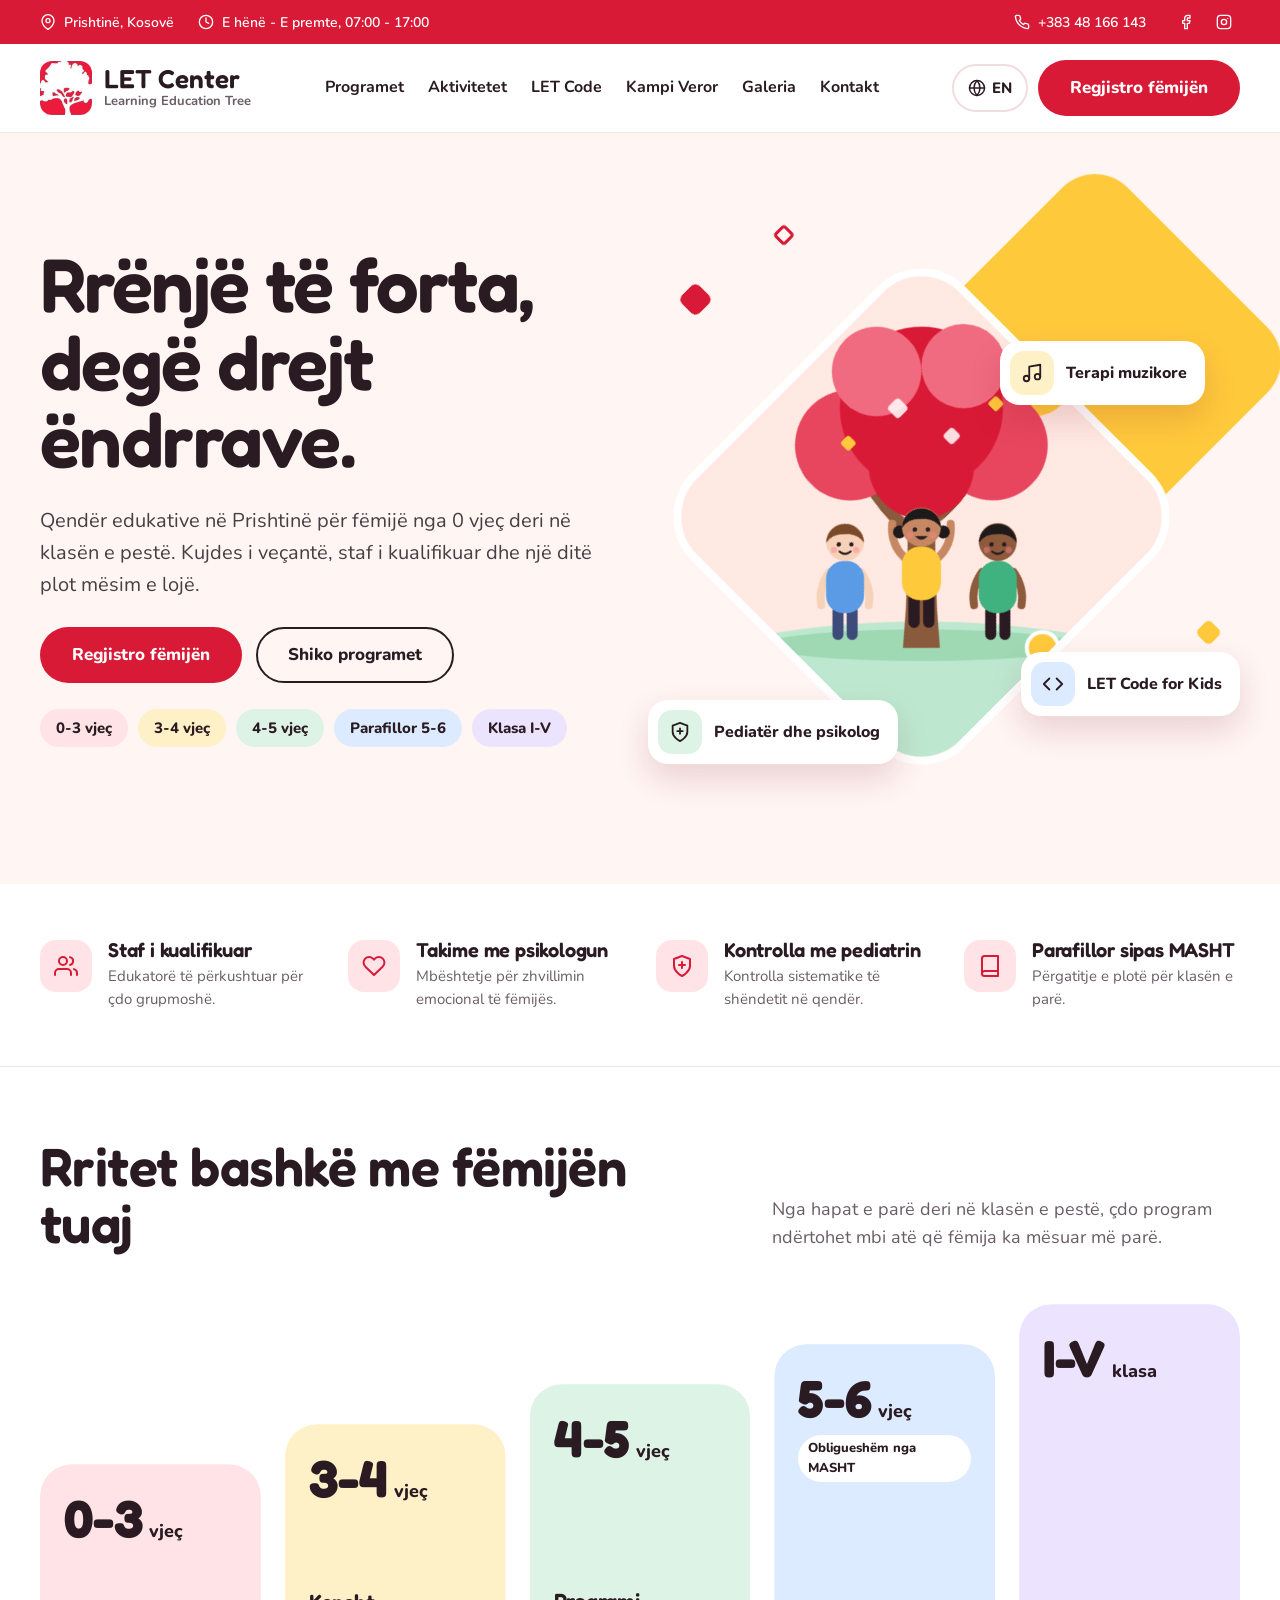
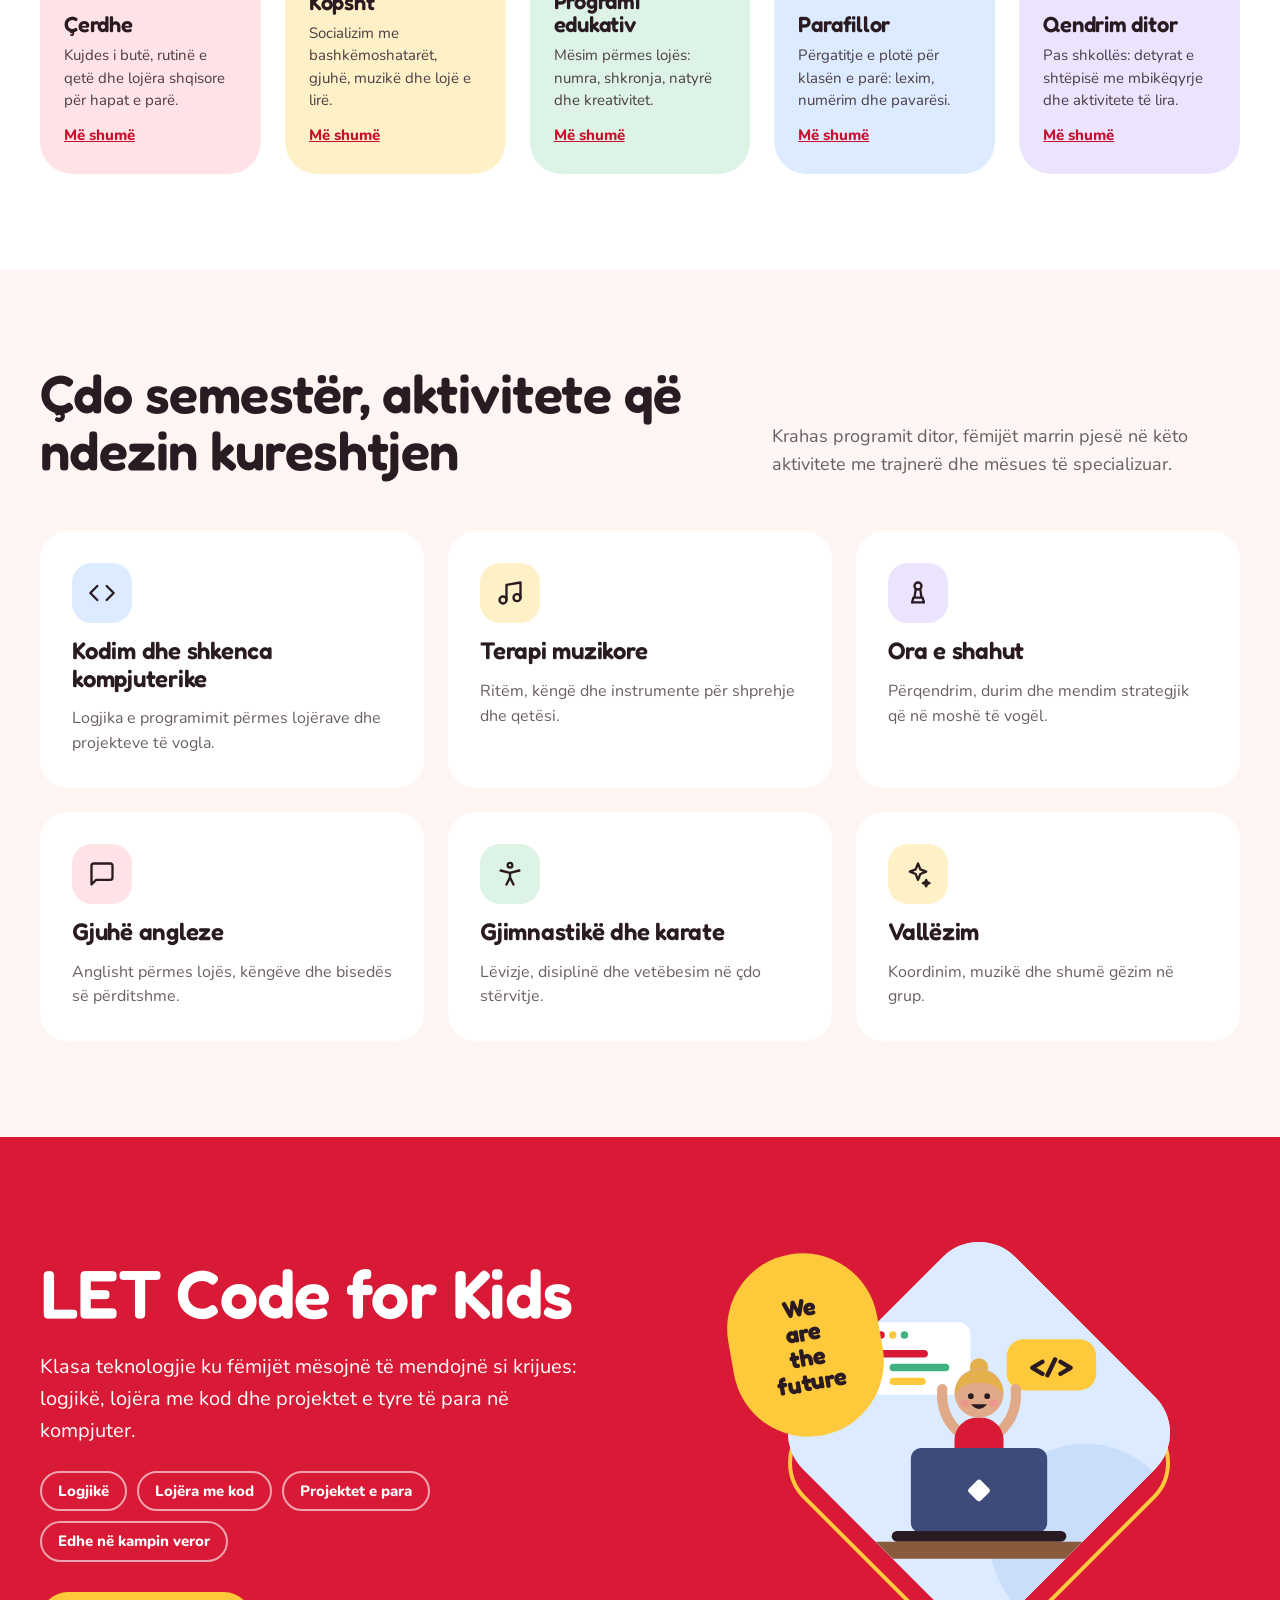
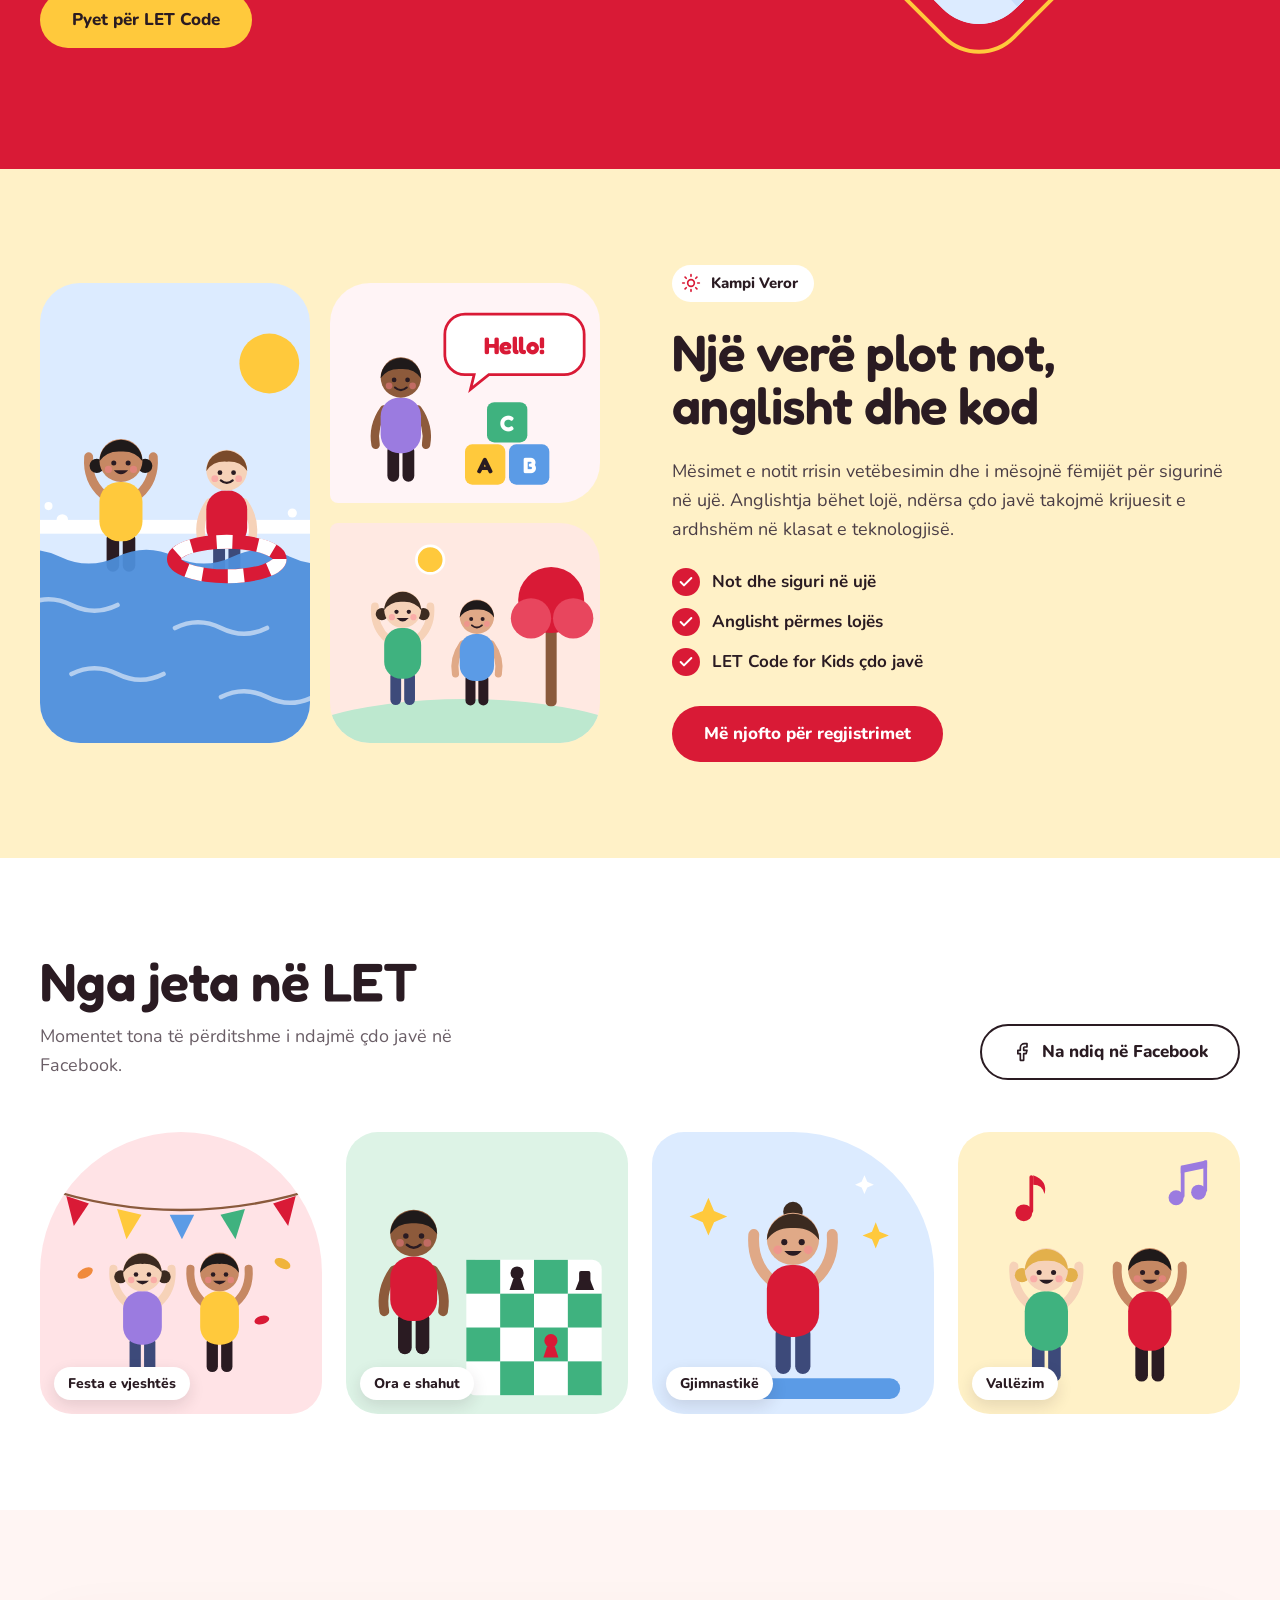
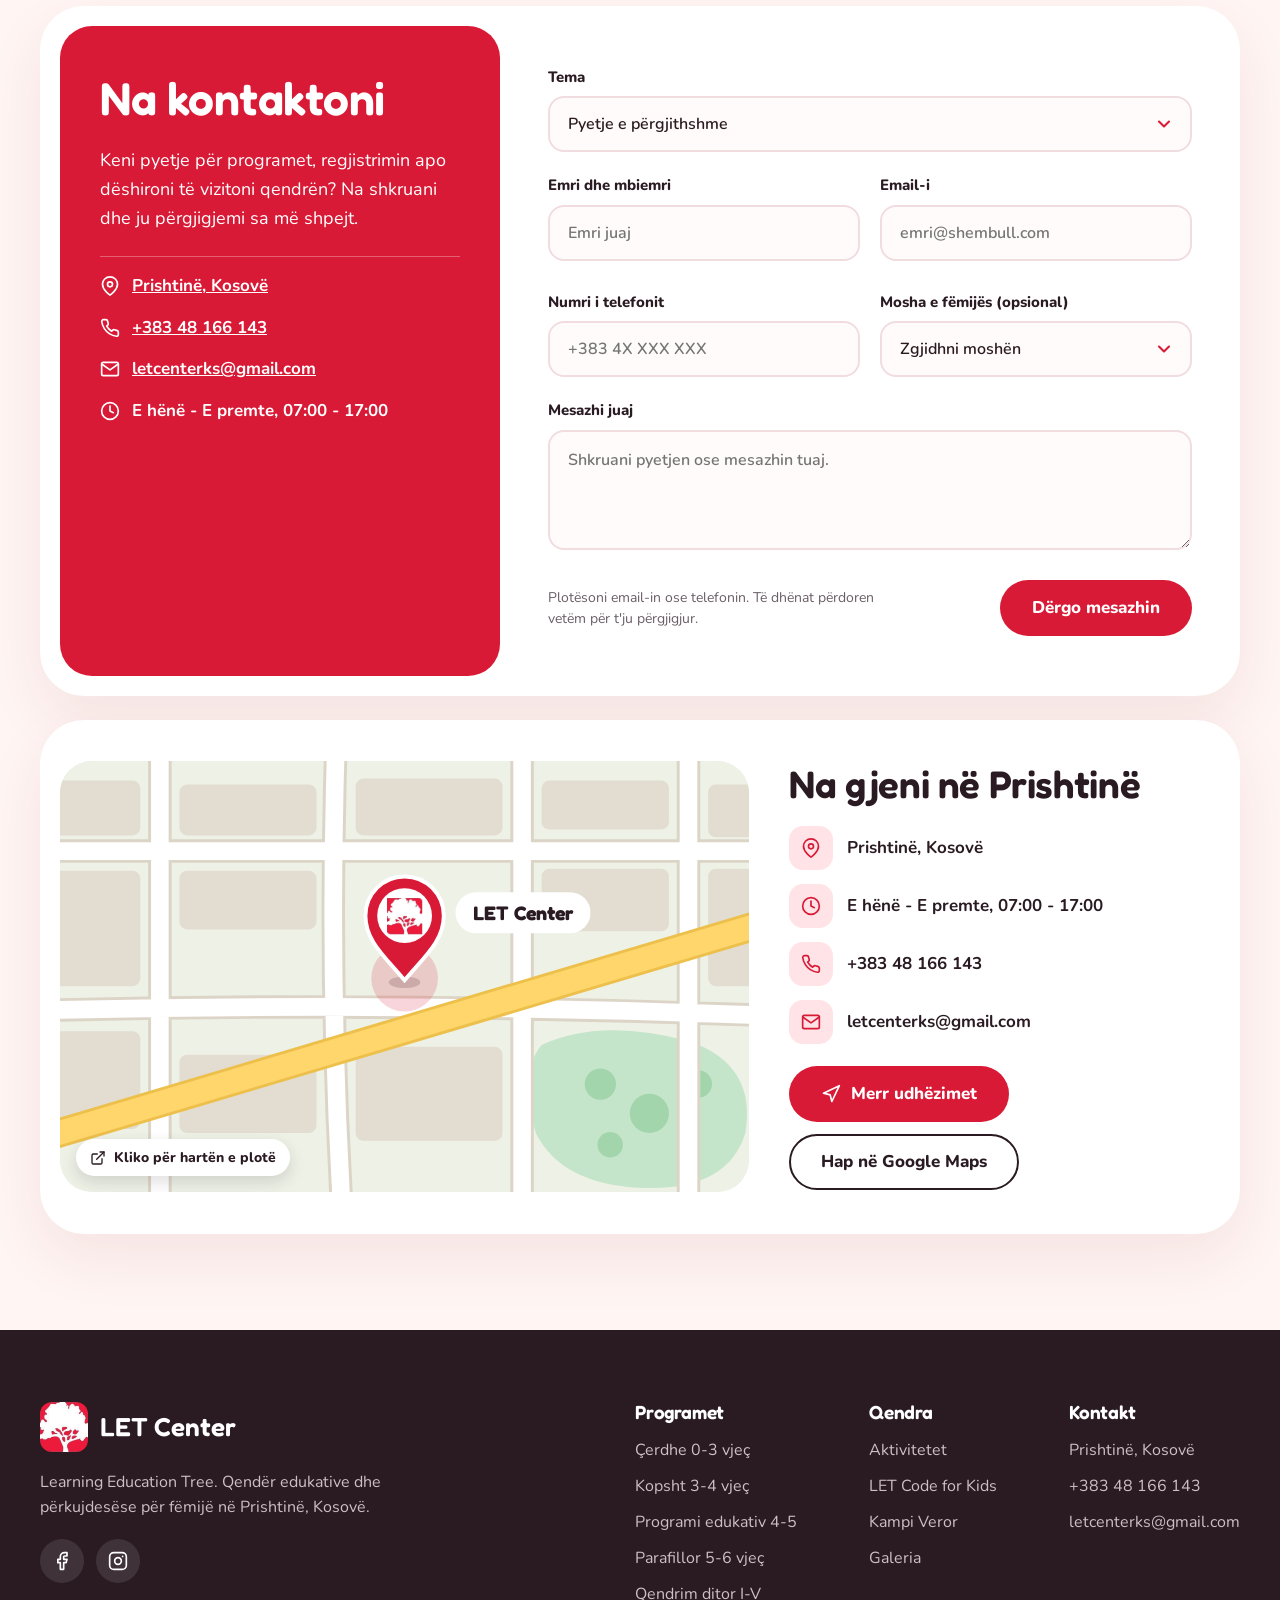
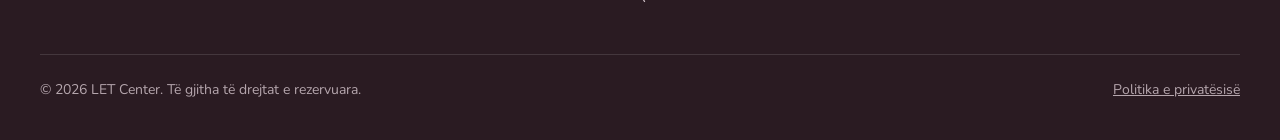
==== index.html @ 1585f0fe "initial" ====
<!doctype html>
<html lang="sq">
<head>
<meta charset="utf-8">
<meta name="viewport" content="width=device-width, initial-scale=1, viewport-fit=cover">
<title>LET Center | Learning Education Tree, Prishtinë, Kosovë</title>
<meta name="description" content="LET Center: qendër edukative në Prishtinë, Kosovë, për fëmijë 0-6 vjeç dhe qendrim ditor për klasat I-V.">
<link rel="preload" href="assets/fonts/fredoka-var.woff2" as="font" type="font/woff2" crossorigin>
<link rel="preload" href="assets/fonts/nunito-var.woff2" as="font" type="font/woff2" crossorigin>
<link rel="icon" type="image/png" sizes="32x32" href="assets/img/favicon-32.png">
<link rel="apple-touch-icon" href="assets/img/apple-touch-icon.png">
<link rel="manifest" href="site.webmanifest">
<meta name="theme-color" content="#D91A36">
<meta property="og:type" content="website">
<meta property="og:site_name" content="LET Center">
<meta property="og:title" content="LET Center | Learning Education Tree, Prishtinë, Kosovë">
<meta property="og:description" content="Qendër edukative në Prishtinë për fëmijë 0-6 vjeç dhe qendrim ditor për klasat I-V.">
<meta property="og:image" content="assets/img/og-image.png">
<meta property="og:locale" content="sq_AL">
<meta property="og:locale:alternate" content="en_US">
<meta name="twitter:card" content="summary_large_image">
<link rel="stylesheet" href="assets/css/style.css">
<script type="application/ld+json">
{"@context":"https://schema.org","@type":"ChildCare","name":"LET Center","alternateName":"Learning Education Tree","url":"https://www.facebook.com/letcenterks","telephone":"+38348166143","email":"letcenterks@gmail.com","address":{"@type":"PostalAddress","addressLocality":"Prishtinë","addressCountry":"XK"},"geo":{"@type":"GeoCoordinates","latitude":42.647316648278846,"longitude":21.18307821035876},"hasMap":"https://maps.app.goo.gl/wHBF2mgiEHpUCPoY7","openingHoursSpecification":[{"@type":"OpeningHoursSpecification","dayOfWeek":["Monday","Tuesday","Wednesday","Thursday","Friday"],"opens":"07:00","closes":"17:00"}],"sameAs":["https://www.facebook.com/letcenterks"]}
</script>
</head>
<body>
<a class="skip" href="#main" data-i18n="skip">Kalo te përmbajtja</a>

<!-- Icons + illustration parts -->
<svg width="0" height="0" style="position:absolute" aria-hidden="true">
  <symbol id="i-pin" viewBox="0 0 24 24"><path d="M21 10c0 7-9 13-9 13s-9-6-9-13a9 9 0 0 1 18 0z"/><circle cx="12" cy="10" r="3"/></symbol>
  <symbol id="i-clock" viewBox="0 0 24 24"><circle cx="12" cy="12" r="10"/><polyline points="12 6 12 12 16 14"/></symbol>
  <symbol id="i-phone" viewBox="0 0 24 24"><path d="M22 16.9v3a2 2 0 0 1-2.2 2 19.8 19.8 0 0 1-8.6-3.1 19.5 19.5 0 0 1-6-6A19.8 19.8 0 0 1 2.1 4.2 2 2 0 0 1 4.1 2h3a2 2 0 0 1 2 1.7c.1.9.4 1.8.7 2.7a2 2 0 0 1-.5 2.1L8 9.8a16 16 0 0 0 6 6l1.3-1.3a2 2 0 0 1 2.1-.4c.9.3 1.8.6 2.7.7a2 2 0 0 1 1.7 2z"/></symbol>
  <symbol id="i-mail" viewBox="0 0 24 24"><rect x="2" y="4" width="20" height="16" rx="2"/><path d="M22 6l-10 7L2 6"/></symbol>
  <symbol id="i-fb" viewBox="0 0 24 24"><path d="M18 2h-3a5 5 0 0 0-5 5v3H7v4h3v8h4v-8h3l1-4h-4V7a1 1 0 0 1 1-1h3z"/></symbol>
  <symbol id="i-ig" viewBox="0 0 24 24"><rect x="2" y="2" width="20" height="20" rx="5"/><circle cx="12" cy="12" r="4"/><line x1="17.5" y1="6.5" x2="17.5" y2="6.5"/></symbol>
  <symbol id="i-menu" viewBox="0 0 24 24"><line x1="4" y1="7" x2="20" y2="7"/><line x1="4" y1="12" x2="20" y2="12"/><line x1="4" y1="17" x2="20" y2="17"/></symbol>
  <symbol id="i-close" viewBox="0 0 24 24"><line x1="6" y1="6" x2="18" y2="18"/><line x1="18" y1="6" x2="6" y2="18"/></symbol>
  <symbol id="i-globe" viewBox="0 0 24 24"><circle cx="12" cy="12" r="10"/><path d="M2 12h20"/><path d="M12 2a15 15 0 0 1 4 10 15 15 0 0 1-4 10 15 15 0 0 1-4-10 15 15 0 0 1 4-10z"/></symbol>
  <symbol id="i-code" viewBox="0 0 24 24"><polyline points="16 18 22 12 16 6"/><polyline points="8 6 2 12 8 18"/></symbol>
  <symbol id="i-music" viewBox="0 0 24 24"><path d="M9 18V5l12-2v13"/><circle cx="6" cy="18" r="3"/><circle cx="18" cy="16" r="3"/></symbol>
  <symbol id="i-chess" viewBox="0 0 24 24"><circle cx="12" cy="6" r="3"/><path d="M10 9l-1 7h6l-1-7"/><path d="M7 20h10"/><path d="M8 16l-1 4M16 16l1 4"/></symbol>
  <symbol id="i-chat" viewBox="0 0 24 24"><path d="M21 15a2 2 0 0 1-2 2H7l-4 4V5a2 2 0 0 1 2-2h14a2 2 0 0 1 2 2z"/></symbol>
  <symbol id="i-gym" viewBox="0 0 24 24"><circle cx="12" cy="4.5" r="2"/><path d="M4 9l8 2 8-2"/><path d="M12 11v4l-3 6"/><path d="M12 15l3 6"/></symbol>
  <symbol id="i-spark" viewBox="0 0 24 24"><path d="M12 3l2 5 5 2-5 2-2 5-2-5-5-2 5-2z"/><path d="M19 17l.8 2 2 .8-2 .8-.8 2-.8-2-2-.8 2-.8z"/></symbol>
  <symbol id="i-heart" viewBox="0 0 24 24"><path d="M20.8 4.6a5.5 5.5 0 0 0-7.8 0L12 5.7l-1-1.1a5.5 5.5 0 0 0-7.8 7.8l1 1.1L12 21l7.8-7.5 1-1.1a5.5 5.5 0 0 0 0-7.8z"/></symbol>
  <symbol id="i-shield" viewBox="0 0 24 24"><path d="M12 22s8-4 8-10V5l-8-3-8 3v7c0 6 8 10 8 10z"/><path d="M12 8v6M9 11h6"/></symbol>
  <symbol id="i-users" viewBox="0 0 24 24"><path d="M17 21v-2a4 4 0 0 0-4-4H5a4 4 0 0 0-4 4v2"/><circle cx="9" cy="7" r="4"/><path d="M23 21v-2a4 4 0 0 0-3-3.9"/><path d="M16 3.1a4 4 0 0 1 0 7.8"/></symbol>
  <symbol id="i-book" viewBox="0 0 24 24"><path d="M4 19.5A2.5 2.5 0 0 1 6.5 17H20"/><path d="M6.5 2H20v20H6.5A2.5 2.5 0 0 1 4 19.5v-15A2.5 2.5 0 0 1 6.5 2z"/></symbol>
  <symbol id="i-sun" viewBox="0 0 24 24"><circle cx="12" cy="12" r="4"/><path d="M12 2v2M12 20v2M4.9 4.9l1.4 1.4M17.7 17.7l1.4 1.4M2 12h2M20 12h2M4.9 19.1l1.4-1.4M17.7 6.3l1.4-1.4"/></symbol>
  <symbol id="i-nav" viewBox="0 0 24 24"><polygon points="3 11 22 2 13 21 11 13 3 11"/></symbol>
  <symbol id="i-ext" viewBox="0 0 24 24"><path d="M18 13v6a2 2 0 0 1-2 2H5a2 2 0 0 1-2-2V8a2 2 0 0 1 2-2h6"/><polyline points="15 3 21 3 21 9"/><line x1="10" y1="14" x2="21" y2="3"/></symbol>
  <symbol id="i-check" viewBox="0 0 24 24"><polyline points="20 6 9 17 4 12"/></symbol>

  <!-- Illustrated child, colors set per use via CSS variables -->
  <symbol id="kid" viewBox="0 0 100 170">
    <rect x="34" y="116" width="14" height="44" rx="7" style="fill:var(--pants,#3D4A7A)"/>
    <rect x="52" y="116" width="14" height="44" rx="7" style="fill:var(--pants,#3D4A7A)"/>
    <path d="M30 74 Q16 94 20 116" fill="none" stroke-width="10" stroke-linecap="round" style="stroke:var(--skin,#F6D2B8)"/>
    <path d="M70 74 Q84 94 80 116" fill="none" stroke-width="10" stroke-linecap="round" style="stroke:var(--skin,#F6D2B8)"/>
    <rect x="26" y="60" width="48" height="66" rx="22" style="fill:var(--shirt,#D91A36)"/>
    <circle cx="23" cy="42" r="8" style="fill:var(--hair,#3B2A20);opacity:var(--pig,0)"/>
    <circle cx="77" cy="42" r="8" style="fill:var(--hair,#3B2A20);opacity:var(--pig,0)"/>
    <circle cx="50" cy="11" r="9" style="fill:var(--hair,#3B2A20);opacity:var(--bun,0)"/>
    <circle cx="50" cy="36" r="24" style="fill:var(--skin,#F6D2B8)"/>
    <path d="M26 37 A24 24 0 0 1 74 37 Q66 25 50 26 Q34 25 26 37Z" style="fill:var(--hair,#3B2A20)"/>
    <circle cx="42" cy="39" r="2.8" fill="#2A1B22"/><circle cx="58" cy="39" r="2.8" fill="#2A1B22"/>
    <path d="M43 48 Q50 54 57 48" fill="none" stroke="#2A1B22" stroke-width="2.6" stroke-linecap="round"/>
    <circle cx="36" cy="46" r="4" fill="#FF7F96" opacity=".45"/><circle cx="64" cy="46" r="4" fill="#FF7F96" opacity=".45"/>
  </symbol>
  <symbol id="kid-up" viewBox="0 0 100 170">
    <rect x="34" y="116" width="14" height="44" rx="7" style="fill:var(--pants,#3D4A7A)"/>
    <rect x="52" y="116" width="14" height="44" rx="7" style="fill:var(--pants,#3D4A7A)"/>
    <path d="M30 74 Q12 58 14 32" fill="none" stroke-width="10" stroke-linecap="round" style="stroke:var(--skin,#F6D2B8)"/>
    <path d="M70 74 Q88 58 86 32" fill="none" stroke-width="10" stroke-linecap="round" style="stroke:var(--skin,#F6D2B8)"/>
    <rect x="26" y="60" width="48" height="66" rx="22" style="fill:var(--shirt,#D91A36)"/>
    <circle cx="23" cy="42" r="8" style="fill:var(--hair,#3B2A20);opacity:var(--pig,0)"/>
    <circle cx="77" cy="42" r="8" style="fill:var(--hair,#3B2A20);opacity:var(--pig,0)"/>
    <circle cx="50" cy="11" r="9" style="fill:var(--hair,#3B2A20);opacity:var(--bun,0)"/>
    <circle cx="50" cy="36" r="24" style="fill:var(--skin,#F6D2B8)"/>
    <path d="M26 37 A24 24 0 0 1 74 37 Q66 25 50 26 Q34 25 26 37Z" style="fill:var(--hair,#3B2A20)"/>
    <circle cx="42" cy="39" r="2.8" fill="#2A1B22"/><circle cx="58" cy="39" r="2.8" fill="#2A1B22"/>
    <path d="M42 47 Q50 56 58 47" fill="#2A1B22"/>
    <circle cx="36" cy="46" r="4" fill="#FF7F96" opacity=".45"/><circle cx="64" cy="46" r="4" fill="#FF7F96" opacity=".45"/>
  </symbol>
</svg>

<div class="topbar">
  <div class="wrap">
    <div class="topbar-group">
      <a href="https://maps.app.goo.gl/wHBF2mgiEHpUCPoY7" target="_blank" rel="noopener"><svg class="icon"><use href="#i-pin"/></svg><span data-i18n="addr">Prishtinë, Kosovë</span></a>
      <span><svg class="icon"><use href="#i-clock"/></svg><span data-i18n="hours">E hënë - E premte, 07:00 - 17:00</span></span>
    </div>
    <div class="topbar-group">
      <a href="tel:+38348166143"><svg class="icon"><use href="#i-phone"/></svg>+383 48 166 143</a>
      <div class="social">
        <a href="https://www.facebook.com/letcenterks" target="_blank" rel="noopener" data-i18n-aria="aria.fb" aria-label="LET Center në Facebook"><svg class="icon"><use href="#i-fb"/></svg></a>
        <a href="#" data-i18n-aria="aria.ig" aria-label="LET Center në Instagram"><svg class="icon"><use href="#i-ig"/></svg></a>
      </div>
    </div>
  </div>
</div>

<header class="header">
  <div class="wrap">
    <a class="brand" href="#top" data-i18n-aria="aria.home" aria-label="LET Center, faqja kryesore">
      <img src="assets/img/let-mark.webp" alt="" width="52" height="54">
      <span class="brand-name"><b>LET Center</b><small>Learning Education Tree</small></span>
    </a>
    <nav class="nav" data-i18n-aria="aria.nav" aria-label="Navigimi kryesor">
      <a href="#programet" data-i18n="nav.programs">Programet</a>
      <a href="#aktivitetet" data-i18n="nav.activities">Aktivitetet</a>
      <a href="#letcode">LET Code</a>
      <a href="#kampi" data-i18n="nav.camp">Kampi Veror</a>
      <a href="#galeria" data-i18n="nav.gallery">Galeria</a>
      <a href="#kontakt" data-i18n="nav.contact">Kontakt</a>
    </nav>
    <div class="header-cta">
      <button class="lang-btn" type="button" id="lang-btn" aria-label="Switch to English" lang="en"><svg class="icon"><use href="#i-globe"/></svg><span id="lang-label">EN</span></button>
      <a class="btn btn-primary" href="#kontakt" data-interest="enroll" data-i18n="cta.enroll">Regjistro fëmijën</a>
      <button class="menu-btn" type="button" aria-expanded="false" aria-controls="mobile-nav" aria-label="Hap menunë">
        <svg class="icon"><use href="#i-menu"/></svg>
      </button>
    </div>
  </div>
  <div class="mobile-nav" id="mobile-nav">
    <a href="#programet" data-i18n="nav.programs">Programet</a>
    <a href="#aktivitetet" data-i18n="nav.activities">Aktivitetet</a>
    <a href="#letcode">LET Code for Kids</a>
    <a href="#kampi" data-i18n="nav.camp">Kampi Veror</a>
    <a href="#galeria" data-i18n="nav.gallery">Galeria</a>
    <a href="#kontakt" data-i18n="nav.contact">Kontakt</a>
    <a class="btn btn-primary" href="#kontakt" data-interest="enroll" data-i18n="cta.enroll">Regjistro fëmijën</a>
  </div>
</header>

<main id="main">
  <span id="top"></span>

  <!-- Hero -->
  <section class="hero" aria-labelledby="hero-title">
    <div class="wrap">
      <div class="hero-copy">
        <h1 id="hero-title" data-i18n="hero.title">Rrënjë të forta, degë drejt ëndrrave.</h1>
        <p data-i18n="hero.text">Qendër edukative në Prishtinë për fëmijë nga 0 vjeç deri në klasën e pestë. Kujdes i veçantë, staf i kualifikuar dhe një ditë plot mësim e lojë.</p>
        <div class="hero-actions">
          <a class="btn btn-primary" href="#kontakt" data-interest="enroll" data-i18n="cta.enroll">Regjistro fëmijën</a>
          <a class="btn btn-outline" href="#programet" data-i18n="hero.see">Shiko programet</a>
        </div>
        <div class="ages">
          <span class="pill t-rose" data-i18n="age.03">0-3 vjeç</span>
          <span class="pill t-butter" data-i18n="age.34">3-4 vjeç</span>
          <span class="pill t-mint" data-i18n="age.45">4-5 vjeç</span>
          <span class="pill t-sky" data-i18n="age.pre">Parafillor 5-6</span>
          <span class="pill t-lilac" data-i18n="age.school">Klasa I-V</span>
        </div>
      </div>
      <div class="hero-art" aria-hidden="true">
        <div class="dia dia-sun"></div>
        <div class="dia dia-photo">
          <div class="art-fill">
            <svg class="illo" viewBox="0 0 400 400" preserveAspectRatio="xMidYMid slice">
              <rect width="400" height="400" fill="#FFE9E2"/>
              <circle cx="286" cy="96" r="28" fill="#FFC93C"/>
              <ellipse cx="200" cy="392" rx="290" ry="112" fill="#BDE8CF"/>
              <ellipse cx="200" cy="298" rx="120" ry="12" fill="#9ED9B4"/>
              <path d="M186 300 Q191 244 189 186 L211 186 Q209 244 214 300Z" fill="#8A5A3C"/>
              <path d="M196 214 Q170 196 158 170 M204 206 Q228 190 240 164" fill="none" stroke="#8A5A3C" stroke-width="9" stroke-linecap="round"/>
              <g class="sway">
              <circle cx="146" cy="146" r="42" fill="#E8465E"/>
              <circle cx="254" cy="146" r="42" fill="#E8465E"/>
              <circle cx="200" cy="118" r="62" fill="#D91A36"/>
              <circle cx="166" cy="90" r="34" fill="#F06B80"/>
              <circle cx="232" cy="86" r="32" fill="#F06B80"/>
              <circle cx="200" cy="162" r="40" fill="#D91A36"/>
              <rect x="176" y="112" width="12" height="12" rx="3" transform="rotate(45 182 118)" fill="#FFFFFF" opacity=".85"/>
              <rect x="218" y="134" width="10" height="10" rx="2.5" transform="rotate(45 223 139)" fill="#FFFFFF" opacity=".85"/>
              <rect x="140" y="140" width="9" height="9" rx="2" transform="rotate(45 144.5 144.5)" fill="#FFC93C"/>
              <rect x="252" y="110" width="9" height="9" rx="2" transform="rotate(45 256.5 114.5)" fill="#FFC93C"/>
              </g>
              <use href="#kid" x="112" y="198" width="60" height="102" style="--skin:#F6D2B8;--hair:#7A4A2A;--shirt:#5B9BE6;--pants:#3D4A7A"/>
              <use class="hop-loop" href="#kid-up" x="169" y="186" width="62" height="105" style="--skin:#C68863;--hair:#1F1A1A;--shirt:#FFC93C;--pants:#2A1B22;--pig:1"/>
              <use href="#kid" x="228" y="198" width="60" height="102" style="--skin:#8D5A3B;--hair:#1F1A1A;--shirt:#3FB27F;--pants:#2A1B22"/>
              <circle cx="292" cy="300" r="12" fill="#FFC93C" stroke="#FFFFFF" stroke-width="3"/>
            </svg>
          </div>
        </div>
        <span class="leaf leaf-1"></span><span class="leaf leaf-2"></span><span class="leaf leaf-3"></span>
        <div class="badge badge-1"><span class="ico t-butter"><svg class="icon"><use href="#i-music"/></svg></span><span data-i18n="badge.music">Terapi muzikore</span></div>
        <div class="badge badge-2"><span class="ico t-sky"><svg class="icon"><use href="#i-code"/></svg></span>LET Code for Kids</div>
        <div class="badge badge-3"><span class="ico t-mint"><svg class="icon"><use href="#i-shield"/></svg></span><span data-i18n="badge.care">Pediatër dhe psikolog</span></div>
      </div>
    </div>
  </section>

  <!-- Trust -->
  <section class="trust" data-i18n-aria="aria.why" aria-label="Pse LET Center">
    <div class="wrap">
      <div class="trust-item"><span class="ico-box"><svg class="icon"><use href="#i-users"/></svg></span><div><h3 data-i18n="trust.1t">Staf i kualifikuar</h3><p data-i18n="trust.1p">Edukatorë të përkushtuar për çdo grupmoshë.</p></div></div>
      <div class="trust-item"><span class="ico-box"><svg class="icon"><use href="#i-heart"/></svg></span><div><h3 data-i18n="trust.2t">Takime me psikologun</h3><p data-i18n="trust.2p">Mbështetje për zhvillimin emocional të fëmijës.</p></div></div>
      <div class="trust-item"><span class="ico-box"><svg class="icon"><use href="#i-shield"/></svg></span><div><h3 data-i18n="trust.3t">Kontrolla me pediatrin</h3><p data-i18n="trust.3p">Kontrolla sistematike të shëndetit në qendër.</p></div></div>
      <div class="trust-item"><span class="ico-box"><svg class="icon"><use href="#i-book"/></svg></span><div><h3 data-i18n="trust.4t">Parafillor sipas MASHT</h3><p data-i18n="trust.4p">Përgatitje e plotë për klasën e parë.</p></div></div>
    </div>
  </section>

  <!-- Programs -->
  <section class="programs" id="programet" aria-labelledby="prog-title">
    <div class="wrap section">
      <div class="section-head">
        <h2 id="prog-title" data-i18n="prog.title">Rritet bashkë me fëmijën tuaj</h2>
        <p data-i18n="prog.text">Nga hapat e parë deri në klasën e pestë, çdo program ndërtohet mbi atë që fëmija ka mësuar më parë.</p>
      </div>
      <div class="grow">
        <article class="prog t-rose" style="--h:310px;--w:78%">
          <div class="prog-top"><div class="prog-age"><b>0-3</b><span data-i18n="unit.years">vjeç</span></div></div>
          <div class="prog-body"><h3 data-i18n="prog.1t">Çerdhe</h3><p data-i18n="prog.1p">Kujdes i butë, rutinë e qetë dhe lojëra shqisore për hapat e parë.</p><a href="#kontakt" data-i18n="more">Më shumë</a></div>
        </article>
        <article class="prog t-butter" style="--h:350px;--w:84%">
          <div class="prog-top"><div class="prog-age"><b>3-4</b><span data-i18n="unit.years">vjeç</span></div></div>
          <div class="prog-body"><h3 data-i18n="prog.2t">Kopsht</h3><p data-i18n="prog.2p">Socializim me bashkëmoshatarët, gjuhë, muzikë dhe lojë e lirë.</p><a href="#kontakt" data-i18n="more">Më shumë</a></div>
        </article>
        <article class="prog t-mint" style="--h:390px;--w:90%">
          <div class="prog-top"><div class="prog-age"><b>4-5</b><span data-i18n="unit.years">vjeç</span></div></div>
          <div class="prog-body"><h3 data-i18n="prog.3t">Programi edukativ</h3><p data-i18n="prog.3p">Mësim përmes lojës: numra, shkronja, natyrë dhe kreativitet.</p><a href="#kontakt" data-i18n="more">Më shumë</a></div>
        </article>
        <article class="prog t-sky" style="--h:430px;--w:95%">
          <div class="prog-top"><div class="prog-age"><b>5-6</b><span data-i18n="unit.years">vjeç</span></div><span class="prog-tag" data-i18n="prog.tag">Obligueshëm nga MASHT</span></div>
          <div class="prog-body"><h3 data-i18n="prog.4t">Parafillor</h3><p data-i18n="prog.4p">Përgatitje e plotë për klasën e parë: lexim, numërim dhe pavarësi.</p><a href="#kontakt" data-i18n="more">Më shumë</a></div>
        </article>
        <article class="prog t-lilac" style="--h:470px;--w:100%">
          <div class="prog-top"><div class="prog-age"><b>I-V</b><span data-i18n="unit.grades">klasa</span></div></div>
          <div class="prog-body"><h3 data-i18n="prog.5t">Qendrim ditor</h3><p data-i18n="prog.5p">Pas shkollës: detyrat e shtëpisë me mbikëqyrje dhe aktivitete të lira.</p><a href="#kontakt" data-i18n="more">Më shumë</a></div>
        </article>
      </div>
    </div>
  </section>

  <!-- Activities -->
  <section class="activities" id="aktivitetet" aria-labelledby="act-title">
    <div class="wrap section">
      <div class="section-head">
        <h2 id="act-title" data-i18n="act.title">Çdo semestër, aktivitete që ndezin kureshtjen</h2>
        <p data-i18n="act.text">Krahas programit ditor, fëmijët marrin pjesë në këto aktivitete me trajnerë dhe mësues të specializuar.</p>
      </div>
      <div class="act-grid">
        <div class="act"><span class="ico-box t-sky"><svg class="icon"><use href="#i-code"/></svg></span><h3 data-i18n="act.1t">Kodim dhe shkenca kompjuterike</h3><p data-i18n="act.1p">Logjika e programimit përmes lojërave dhe projekteve të vogla.</p></div>
        <div class="act"><span class="ico-box t-butter"><svg class="icon"><use href="#i-music"/></svg></span><h3 data-i18n="act.2t">Terapi muzikore</h3><p data-i18n="act.2p">Ritëm, këngë dhe instrumente për shprehje dhe qetësi.</p></div>
        <div class="act"><span class="ico-box t-lilac"><svg class="icon"><use href="#i-chess"/></svg></span><h3 data-i18n="act.3t">Ora e shahut</h3><p data-i18n="act.3p">Përqendrim, durim dhe mendim strategjik që në moshë të vogël.</p></div>
        <div class="act"><span class="ico-box t-rose"><svg class="icon"><use href="#i-chat"/></svg></span><h3 data-i18n="act.4t">Gjuhë angleze</h3><p data-i18n="act.4p">Anglisht përmes lojës, këngëve dhe bisedës së përditshme.</p></div>
        <div class="act"><span class="ico-box t-mint"><svg class="icon"><use href="#i-gym"/></svg></span><h3 data-i18n="act.5t">Gjimnastikë dhe karate</h3><p data-i18n="act.5p">Lëvizje, disiplinë dhe vetëbesim në çdo stërvitje.</p></div>
        <div class="act"><span class="ico-box t-butter"><svg class="icon"><use href="#i-spark"/></svg></span><h3 data-i18n="act.6t">Vallëzim</h3><p data-i18n="act.6p">Koordinim, muzikë dhe shumë gëzim në grup.</p></div>
      </div>
    </div>
  </section>

  <!-- LET Code -->
  <section class="code" id="letcode" aria-labelledby="code-title">
    <div class="wrap">
      <div class="code-copy">
        <h2 id="code-title">LET Code for Kids</h2>
        <p data-i18n="code.text">Klasa teknologjie ku fëmijët mësojnë të mendojnë si krijues: logjikë, lojëra me kod dhe projektet e tyre të para në kompjuter.</p>
        <div class="tags"><span data-i18n="code.t1">Logjikë</span><span data-i18n="code.t2">Lojëra me kod</span><span data-i18n="code.t3">Projektet e para</span><span data-i18n="code.t4">Edhe në kampin veror</span></div>
        <a class="btn btn-sun" href="#kontakt" data-interest="code" data-i18n="code.cta">Pyet për LET Code</a>
      </div>
      <div class="code-art" aria-hidden="true">
        <div class="frame"></div>
        <div class="photo">
          <div class="art-fill">
            <svg class="illo" viewBox="0 0 400 400" preserveAspectRatio="xMidYMid slice">
              <rect width="400" height="400" fill="#DCEBFF"/>
              <circle cx="300" cy="300" r="90" fill="#C9DEFB"/>
              <rect x="96" y="96" width="96" height="68" rx="12" fill="#FFFFFF"/>
              <circle cx="108" cy="108" r="3.5" fill="#D91A36"/><circle cx="119" cy="108" r="3.5" fill="#FFC93C"/><circle cx="130" cy="108" r="3.5" fill="#3FB27F"/>
              <rect class="typebar" style="animation-delay:0s" x="106" y="122" width="46" height="7" rx="3.5" fill="#D91A36"/>
              <rect class="typebar" style="animation-delay:.35s" x="116" y="135" width="56" height="7" rx="3.5" fill="#3FB27F"/>
              <rect class="typebar" style="animation-delay:.7s" x="116" y="148" width="34" height="7" rx="3.5" fill="#FFC93C"/>
              <g class="bob-a">
              <rect x="226" y="112" width="84" height="48" rx="16" fill="#FFC93C"/>
              <text x="268" y="146" text-anchor="middle" font-family="Fredoka, Nunito, sans-serif" font-weight="700" font-size="24" fill="#2A1B22">&lt;/&gt;</text>
              </g>
              <use href="#kid-up" x="152" y="128" width="96" height="163" style="--skin:#E0A987;--hair:#E3B04B;--shirt:#D91A36;--pants:#3D4A7A;--bun:1"/>
              <rect x="136" y="214" width="128" height="80" rx="10" fill="#3D4A7A"/>
              <rect x="192" y="246" width="16" height="16" rx="3" transform="rotate(45 200 254)" fill="#FFFFFF"/>
              <rect x="118" y="292" width="164" height="10" rx="5" fill="#2A1B22"/>
              <rect x="84" y="302" width="232" height="16" rx="8" fill="#8A5A3C"/>
            </svg>
          </div>
        </div>
        <div class="sticker">We are the future</div>
      </div>
    </div>
  </section>

  <!-- Camp -->
  <section class="camp" id="kampi" aria-labelledby="camp-title">
    <div class="wrap">
      <div class="mosaic" aria-hidden="true">
        <figure class="a">
          <svg class="illo" viewBox="0 0 300 400" preserveAspectRatio="xMidYMid slice">
            <rect width="300" height="400" fill="#DCEBFF"/>
            <circle cx="232" cy="70" r="26" fill="#FFC93C"/>
            <rect x="0" y="206" width="300" height="12" fill="#FFFFFF"/>
            <use href="#kid-up" x="64" y="126" width="78" height="133" style="--skin:#C68863;--hair:#1F1A1A;--shirt:#FFC93C;--pants:#2A1B22;--pig:1"/>
            <use class="bob-b" href="#kid" x="158" y="136" width="74" height="126" style="--skin:#F6D2B8;--hair:#7A4A2A;--shirt:#D91A36;--pants:#3D4A7A"/>
            <g class="drift"><path d="M-100 238 Q-75 226 -50 238 T0 238 T50 238 T100 238 T150 238 T200 238 T250 238 T300 238 T350 238 T400 238 V400 H-100Z" fill="#4E8FDB" opacity=".94"/></g>
            <g class="drift-slow"><path d="M20 280 Q40 270 60 280 T100 280 M150 300 Q170 290 190 300 T230 300 M60 340 Q80 330 100 340 T140 340 M190 360 Q210 350 230 360 T270 360" fill="none" stroke="#FFFFFF" stroke-width="4" stroke-linecap="round" opacity=".55"/></g>
            <g class="bob-a">
            <ellipse cx="195" cy="240" rx="46" ry="15" fill="none" stroke="#D91A36" stroke-width="12"/>
            <ellipse cx="195" cy="240" rx="46" ry="15" fill="none" stroke="#FFFFFF" stroke-width="12" stroke-dasharray="14 22"/>
            </g>
            <circle class="twinkle" cx="52" cy="206" r="5" fill="#FFFFFF"/><circle cx="40" cy="194" r="3.5" fill="#FFFFFF"/><circle class="twinkle" style="animation-delay:.8s" cx="252" cy="200" r="4" fill="#FFFFFF"/>
          </svg>
        </figure>
        <figure class="b">
          <svg class="illo" viewBox="0 0 300 240" preserveAspectRatio="xMidYMid slice">
            <rect width="300" height="240" fill="#FFF4F6"/>
            <use href="#kid" x="34" y="70" width="92" height="156" style="--skin:#8D5A3B;--hair:#1F1A1A;--shirt:#9B7BE0;--pants:#2A1B22"/>
            <path d="M150 34 H258 A22 22 0 0 1 280 56 V78 A22 22 0 0 1 258 100 H176 L156 116 L160 100 H150 A22 22 0 0 1 128 78 V56 A22 22 0 0 1 150 34Z" fill="#FFFFFF" stroke="#D91A36" stroke-width="3"/>
            <text x="204" y="77" text-anchor="middle" font-family="Fredoka, Nunito, sans-serif" font-weight="700" font-size="26" fill="#D91A36">Hello!</text>
            <rect x="150" y="176" width="44" height="44" rx="8" fill="#FFC93C"/>
            <rect x="198" y="176" width="44" height="44" rx="8" fill="#5B9BE6"/>
            <rect x="174" y="130" width="44" height="44" rx="8" fill="#3FB27F"/>
            <text x="172" y="207" text-anchor="middle" font-family="Fredoka, Nunito, sans-serif" font-weight="700" font-size="24" fill="#2A1B22">A</text>
            <text x="220" y="207" text-anchor="middle" font-family="Fredoka, Nunito, sans-serif" font-weight="700" font-size="24" fill="#FFFFFF">B</text>
            <text x="196" y="161" text-anchor="middle" font-family="Fredoka, Nunito, sans-serif" font-weight="700" font-size="24" fill="#FFFFFF">C</text>
          </svg>
        </figure>
        <figure class="c">
          <svg class="illo" viewBox="0 0 300 240" preserveAspectRatio="xMidYMid slice">
            <rect width="300" height="240" fill="#FFE9E2"/>
            <ellipse cx="150" cy="262" rx="220" ry="70" fill="#BDE8CF"/>
            <rect x="238" y="96" width="12" height="104" rx="5" fill="#8A5A3C"/>
            <circle cx="244" cy="84" r="36" fill="#D91A36"/><circle cx="222" cy="104" r="22" fill="#E8465E"/><circle cx="268" cy="104" r="22" fill="#E8465E"/>
            <use href="#kid-up" x="40" y="64" width="84" height="143" style="--skin:#F6D2B8;--hair:#3B2A20;--shirt:#3FB27F;--pants:#3D4A7A;--pig:1"/>
            <use href="#kid" x="124" y="74" width="78" height="133" style="--skin:#E0A987;--hair:#1F1A1A;--shirt:#5B9BE6;--pants:#2A1B22"/>
            <circle cx="112" cy="40" r="15" fill="#FFC93C" stroke="#FFFFFF" stroke-width="3"/>
          </svg>
        </figure>
      </div>
      <div class="camp-copy">
        <span class="chip"><svg class="icon"><use href="#i-sun"/></svg><span data-i18n="nav.camp">Kampi Veror</span></span>
        <h2 id="camp-title" data-i18n="camp.title">Një verë plot not, anglisht dhe kod</h2>
        <p data-i18n="camp.text">Mësimet e notit rrisin vetëbesimin dhe i mësojnë fëmijët për sigurinë në ujë. Anglishtja bëhet lojë, ndërsa çdo javë takojmë krijuesit e ardhshëm në klasat e teknologjisë.</p>
        <ul class="checks">
          <li><span class="tick"><svg class="icon"><use href="#i-check"/></svg></span><span data-i18n="camp.c1">Not dhe siguri në ujë</span></li>
          <li><span class="tick"><svg class="icon"><use href="#i-check"/></svg></span><span data-i18n="camp.c2">Anglisht përmes lojës</span></li>
          <li><span class="tick"><svg class="icon"><use href="#i-check"/></svg></span><span data-i18n="camp.c3">LET Code for Kids çdo javë</span></li>
        </ul>
        <a class="btn btn-primary" href="#kontakt" data-interest="camp" data-i18n="camp.cta">Më njofto për regjistrimet</a>
      </div>
    </div>
  </section>

  <!-- Gallery -->
  <section class="gallery" id="galeria" aria-labelledby="gal-title">
    <div class="wrap section">
      <div class="section-head">
        <div>
          <h2 id="gal-title" data-i18n="gal.title">Nga jeta në LET</h2>
          <p style="margin-top:12px" data-i18n="gal.text">Momentet tona të përditshme i ndajmë çdo javë në Facebook.</p>
        </div>
        <a class="btn btn-outline" href="https://www.facebook.com/letcenterks" target="_blank" rel="noopener"><svg class="icon" style="width:20px;height:20px"><use href="#i-fb"/></svg><span data-i18n="gal.cta">Na ndiq në Facebook</span></a>
      </div>
      <div class="gal-grid">
        <figure class="g1">
          <svg class="illo" viewBox="0 0 300 300" preserveAspectRatio="xMidYMid slice" aria-hidden="true">
            <rect width="300" height="300" fill="#FFE3E6"/>
            <path d="M0 58 Q150 108 300 58" fill="none" stroke="#8A5A3C" stroke-width="2.5"/>
            <path d="M28 68 L52 76 L36 100Z" fill="#D91A36"/><path d="M82 82 L108 88 L92 114Z" fill="#FFC93C"/><path d="M138 88 L164 88 L151 114Z" fill="#5B9BE6"/><path d="M192 88 L218 82 L208 114Z" fill="#3FB27F"/><path d="M248 76 L272 68 L264 100Z" fill="#D91A36"/>
            <g class="fall" style="animation-delay:0s"><ellipse cx="48" cy="150" rx="9" ry="5" transform="rotate(-30 48 150)" fill="#F08A3C"/></g>
            <g class="fall" style="animation-delay:1.1s"><ellipse cx="258" cy="140" rx="9" ry="5" transform="rotate(25 258 140)" fill="#F0B43C"/></g>
            <g class="fall" style="animation-delay:2.2s"><ellipse cx="236" cy="200" rx="8" ry="4.5" transform="rotate(-15 236 200)" fill="#D91A36"/></g>
            <use href="#kid-up" x="66" y="118" width="86" height="146" style="--skin:#F6D2B8;--hair:#3B2A20;--shirt:#9B7BE0;--pants:#3D4A7A;--pig:1"/>
            <use href="#kid-up" x="148" y="118" width="86" height="146" style="--skin:#C68863;--hair:#1F1A1A;--shirt:#FFC93C;--pants:#2A1B22"/>
          </svg>
          <figcaption data-i18n="gal.1">Festa e vjeshtës</figcaption>
        </figure>
        <figure class="g2">
          <svg class="illo" viewBox="0 0 300 300" preserveAspectRatio="xMidYMid slice" aria-hidden="true">
            <rect width="300" height="300" fill="#DDF3E6"/>
            <use href="#kid" x="20" y="70" width="104" height="177" style="--skin:#8D5A3B;--hair:#1F1A1A;--shirt:#D91A36;--pants:#2A1B22"/>
            <rect x="128" y="136" width="144" height="144" rx="10" fill="#FFFFFF"/>
            <g fill="#3FB27F">
              <rect x="128" y="136" width="36" height="36"/><rect x="200" y="136" width="36" height="36"/>
              <rect x="164" y="172" width="36" height="36"/><rect x="236" y="172" width="36" height="36"/>
              <rect x="128" y="208" width="36" height="36"/><rect x="200" y="208" width="36" height="36"/>
              <rect x="164" y="244" width="36" height="36"/><rect x="236" y="244" width="36" height="36"/>
            </g>
            <g fill="#2A1B22"><circle cx="182" cy="150" r="7"/><path d="M174 168 L178 156 H186 L190 168Z"/></g>
            <g fill="#D91A36"><circle cx="218" cy="222" r="7"/><path d="M210 240 L214 228 H222 L226 240Z"/></g>
            <g fill="#2A1B22"><rect x="248" y="148" width="12" height="12" rx="2"/><path d="M244 168 L248 158 H260 L264 168Z"/></g>
          </svg>
          <figcaption data-i18n="gal.2">Ora e shahut</figcaption>
        </figure>
        <figure class="g3">
          <svg class="illo" viewBox="0 0 300 300" preserveAspectRatio="xMidYMid slice" aria-hidden="true">
            <rect width="300" height="300" fill="#DCEBFF"/>
            <path class="twinkle" style="animation-delay:0s" d="M60 70 l6 14 14 6-14 6-6 14-6-14-14-6 14-6z" fill="#FFC93C"/>
            <path class="twinkle" style="animation-delay:.6s" d="M238 96 l4 10 10 4-10 4-4 10-4-10-10-4 10-4z" fill="#FFC93C"/>
            <path class="twinkle" style="animation-delay:1.2s" d="M226 46 l3 7 7 3-7 3-3 7-3-7-7-3 7-3z" fill="#FFFFFF"/>
            <use href="#kid-up" x="92" y="72" width="116" height="197" style="--skin:#E0A987;--hair:#3B2A20;--shirt:#D91A36;--pants:#3D4A7A;--bun:1"/>
            <rect x="36" y="262" width="228" height="22" rx="11" fill="#5B9BE6"/>
          </svg>
          <figcaption data-i18n="gal.3">Gjimnastikë</figcaption>
        </figure>
        <figure class="g4">
          <svg class="illo" viewBox="0 0 300 300" preserveAspectRatio="xMidYMid slice" aria-hidden="true">
            <rect width="300" height="300" fill="#FFF1C7"/>
            <g fill="#D91A36" class="bob-a"><circle cx="70" cy="86" r="9"/><rect x="76" y="46" width="4" height="40" rx="2"/><path d="M80 46 Q96 52 92 66 Q90 56 80 56Z"/></g>
            <g fill="#9B7BE0" class="bob-b"><circle cx="232" cy="70" r="8"/><circle cx="256" cy="64" r="8"/><rect x="237" y="36" width="4" height="34" rx="2"/><rect x="261" y="30" width="4" height="34" rx="2"/><path d="M237 36 L265 30 V38 L237 44Z"/></g>
            <use href="#kid-up" x="46" y="112" width="96" height="163" style="--skin:#F6D2B8;--hair:#E3B04B;--shirt:#3FB27F;--pants:#3D4A7A;--pig:1"/>
            <use href="#kid-up" x="156" y="112" width="96" height="163" style="--skin:#C68863;--hair:#1F1A1A;--shirt:#D91A36;--pants:#2A1B22"/>
          </svg>
          <figcaption data-i18n="gal.4">Vallëzim</figcaption>
        </figure>
      </div>
    </div>
  </section>

  <!-- Enrollment -->
  <section class="enroll" id="kontakt" aria-labelledby="enroll-title">
    <div class="wrap section">
      <div class="enroll-card">
        <div class="enroll-info">
          <h2 id="enroll-title" data-i18n="form.title">Na kontaktoni</h2>
          <p data-i18n="form.intro">Keni pyetje për programet, regjistrimin apo dëshironi të vizitoni qendrën? Na shkruani dhe ju përgjigjemi sa më shpejt.</p>
          <ul class="contact-list">
            <li><svg class="icon"><use href="#i-pin"/></svg><a href="https://maps.app.goo.gl/wHBF2mgiEHpUCPoY7" target="_blank" rel="noopener" data-i18n="addr">Prishtinë, Kosovë</a></li>
            <li><svg class="icon"><use href="#i-phone"/></svg><a href="tel:+38348166143">+383 48 166 143</a></li>
            <li><svg class="icon"><use href="#i-mail"/></svg><a href="mailto:letcenterks@gmail.com">letcenterks@gmail.com</a></li>
            <li><svg class="icon"><use href="#i-clock"/></svg><span data-i18n="hours">E hënë - E premte, 07:00 - 17:00</span></li>
          </ul>
        </div>
        <form class="form" id="enroll-form" novalidate>
          <input type="text" name="_gotcha" class="hp" tabindex="-1" autocomplete="off" aria-hidden="true">
          <label class="field full"><span data-i18n="form.topic">Tema</span>
            <select name="topic" id="interest">
              <option value="general" data-i18n="topic.general">Pyetje e përgjithshme</option>
              <option value="enroll" data-i18n="topic.enroll">Regjistrim</option>
              <option value="visit" data-i18n="topic.visit">Vizitë në qendër</option>
              <option value="programs" data-i18n="nav.programs">Programet</option>
              <option value="code">LET Code for Kids</option>
              <option value="camp" data-i18n="nav.camp">Kampi Veror</option>
              <option value="other" data-i18n="topic.other">Tjetër</option>
            </select>
          </label>
          <label class="field"><span data-i18n="form.name">Emri dhe mbiemri</span>
            <input type="text" name="name" autocomplete="name" data-i18n-ph="form.name.ph" placeholder="Emri juaj" required>
            <span class="err" id="err-name" aria-live="polite"></span>
          </label>
          <label class="field"><span data-i18n="form.email">Email-i</span>
            <input type="email" name="email" autocomplete="email" data-i18n-ph="form.email.ph" placeholder="emri@shembull.com">
            <span class="err" id="err-contact" aria-live="polite"></span>
          </label>
          <label class="field"><span data-i18n="form.phone">Numri i telefonit</span>
            <input type="tel" name="phone" autocomplete="tel" inputmode="tel" placeholder="+383 4X XXX XXX">
          </label>
          <label class="field"><span data-i18n="form.age">Mosha e fëmijës (opsional)</span>
            <select name="age">
              <option value="" data-i18n="form.age.ph">Zgjidhni moshën</option>
              <option value="0-3" data-i18n="age.03">0-3 vjeç</option>
              <option value="3-4" data-i18n="age.34">3-4 vjeç</option>
              <option value="4-5" data-i18n="age.45">4-5 vjeç</option>
              <option value="5-6" data-i18n="age.56">5-6 vjeç</option>
              <option value="I-V" data-i18n="age.school">Klasa I-V</option>
            </select>
          </label>
          <label class="field full"><span data-i18n="form.msg">Mesazhi juaj</span>
            <textarea name="message" data-i18n-ph="form.msg.ph" placeholder="Shkruani pyetjen ose mesazhin tuaj." required></textarea>
            <span class="err" id="err-msg" aria-live="polite"></span>
          </label>
          <div class="form-foot">
            <small data-i18n="form.privacy">Plotësoni email-in ose telefonin. Të dhënat përdoren vetëm për t'ju përgjigjur.</small>
            <button class="btn btn-primary" type="submit" data-i18n="form.send">Dërgo mesazhin</button>
          </div>
          <div class="failure" id="failure" role="alert">
            <span data-i18n="form.fail">Mesazhi nuk u dërgua. Na telefononi në +383 48 166 143 ose na shkruani në letcenterks@gmail.com.</span>
          </div>
          <div class="success" id="success" role="status">
            <span class="tick"><svg class="icon" style="width:18px;height:18px;stroke-width:3"><use href="#i-check"/></svg></span>
            <span data-i18n="form.ok">Faleminderit! Mesazhi u dërgua. Ju përgjigjemi së shpejti.</span>
          </div>
        </form>
      </div>
      <div class="map-card" id="harta">
        <a class="map-visual" href="https://maps.app.goo.gl/wHBF2mgiEHpUCPoY7" target="_blank" rel="noopener" data-i18n-aria="map.open.aria" aria-label="Hap vendndodhjen e LET Center në Google Maps">
          <svg class="illo" viewBox="0 0 800 440" preserveAspectRatio="xMidYMid slice" aria-hidden="true">
            <rect width="800" height="440" fill="#EDF1E6"/>
            <path d="M540 290 Q600 262 690 286 Q760 310 748 380 Q730 440 640 436 Q560 432 534 380 Q516 318 540 290Z" fill="#C4E5C9"/>
            <circle cx="600" cy="330" r="16" fill="#A3D5AC"/><circle cx="650" cy="360" r="20" fill="#A3D5AC"/><circle cx="700" cy="330" r="14" fill="#A3D5AC"/><circle cx="610" cy="392" r="13" fill="#A3D5AC"/>
            <g fill="#E3DDD1">
              <rect x="40" y="20" width="90" height="56" rx="8"/><rect x="170" y="24" width="140" height="52" rx="8"/><rect x="350" y="18" width="150" height="58" rx="8"/><rect x="540" y="20" width="130" height="50" rx="8"/><rect x="710" y="24" width="80" height="54" rx="8"/>
              <rect x="40" y="112" width="90" height="118" rx="8"/><rect x="170" y="112" width="140" height="60" rx="8"/><rect x="540" y="110" width="130" height="64" rx="8"/><rect x="710" y="110" width="80" height="120" rx="8"/>
              <rect x="40" y="276" width="90" height="100" rx="8"/><rect x="170" y="300" width="140" height="80" rx="8"/><rect x="350" y="292" width="150" height="96" rx="8"/>
            </g>
            <g fill="none" stroke-linecap="round">
              <path d="M-20 92 H820 M-20 256 Q400 244 820 262 M150 -20 V460 M330 -20 Q322 220 336 460 M520 -20 V460 M690 -20 V460" stroke="#DCD5C7" stroke-width="24"/>
              <path d="M-20 92 H820 M-20 256 Q400 244 820 262 M150 -20 V460 M330 -20 Q322 220 336 460 M520 -20 V460 M690 -20 V460" stroke="#FFFFFF" stroke-width="18"/>
              <path d="M-20 400 L820 150" stroke="#EDC04C" stroke-width="30"/>
              <path d="M-20 400 L820 150" stroke="#FFD66B" stroke-width="24"/>
            </g>
            <ellipse cx="400" cy="226" rx="16" ry="6" fill="#2A1B22" opacity=".18"/>
            <circle class="map-pulse" cx="400" cy="222" r="34" fill="#D91A36" opacity=".18"/>
            <g class="pin-drop">
            <path d="M400 224 C380 200 360 184 360 158 A40 40 0 1 1 440 158 C440 184 420 200 400 224Z" fill="#D91A36" stroke="#FFFFFF" stroke-width="4"/>
            <circle cx="400" cy="158" r="28" fill="#FFFFFF"/>
            <image href="assets/img/let-mark.webp" x="382" y="140" width="36" height="37"/>
            <rect x="452" y="134" width="138" height="42" rx="21" fill="#FFFFFF"/>
            <text x="521" y="162" text-anchor="middle" font-family="Fredoka, Nunito, sans-serif" font-weight="700" font-size="20" fill="#2A1B22">LET Center</text>
            </g>
          </svg>
          <span class="map-hint"><svg class="icon"><use href="#i-ext"/></svg><span data-i18n="map.hint">Kliko për hartën e plotë</span></span>
        </a>
        <div class="map-info">
          <h2 data-i18n="map.title">Na gjeni në Prishtinë</h2>
          <ul class="map-list">
            <li><span class="ico-box t-rose"><svg class="icon"><use href="#i-pin"/></svg></span><span data-i18n="addr">Prishtinë, Kosovë</span></li>
            <li><span class="ico-box t-rose"><svg class="icon"><use href="#i-clock"/></svg></span><span data-i18n="hours">E hënë - E premte, 07:00 - 17:00</span></li>
            <li><span class="ico-box t-rose"><svg class="icon"><use href="#i-phone"/></svg></span><a href="tel:+38348166143">+383 48 166 143</a></li>
            <li><span class="ico-box t-rose"><svg class="icon"><use href="#i-mail"/></svg></span><a href="mailto:letcenterks@gmail.com">letcenterks@gmail.com</a></li>
          </ul>
          <div class="map-actions">
            <a class="btn btn-primary" href="https://www.google.com/maps/dir/?api=1&amp;destination=42.647316648278846,21.18307821035876" target="_blank" rel="noopener"><svg class="icon" style="width:20px;height:20px"><use href="#i-nav"/></svg><span data-i18n="map.dir">Merr udhëzimet</span></a>
            <a class="btn btn-outline" href="https://maps.app.goo.gl/wHBF2mgiEHpUCPoY7" target="_blank" rel="noopener" data-i18n="map.open">Hap në Google Maps</a>
          </div>
        </div>
      </div>
    </div>
  </section>
</main>

<footer class="footer">
  <div class="wrap">
    <div class="foot-top">
      <div class="foot-brand">
        <a class="brand" href="#top"><img src="assets/img/let-mark.webp" alt="" width="48" height="50"><span class="brand-name"><b>LET Center</b></span></a>
        <p data-i18n="foot.about">Learning Education Tree. Qendër edukative dhe përkujdesëse për fëmijë në Prishtinë, Kosovë.</p>
        <div class="socials">
          <a href="https://www.facebook.com/letcenterks" target="_blank" rel="noopener" aria-label="Facebook"><svg class="icon"><use href="#i-fb"/></svg></a>
          <a href="#" aria-label="Instagram"><svg class="icon"><use href="#i-ig"/></svg></a>
        </div>
      </div>
      <div class="foot-cols">
        <div class="foot-col"><h3 data-i18n="nav.programs">Programet</h3>
          <a href="#programet" data-i18n="foot.p1">Çerdhe 0-3 vjeç</a><a href="#programet" data-i18n="foot.p2">Kopsht 3-4 vjeç</a><a href="#programet" data-i18n="foot.p3">Programi edukativ 4-5</a><a href="#programet" data-i18n="foot.p4">Parafillor 5-6 vjeç</a><a href="#programet" data-i18n="foot.p5">Qendrim ditor I-V</a></div>
        <div class="foot-col"><h3 data-i18n="foot.center">Qendra</h3>
          <a href="#aktivitetet" data-i18n="nav.activities">Aktivitetet</a><a href="#letcode">LET Code for Kids</a><a href="#kampi" data-i18n="nav.camp">Kampi Veror</a><a href="#galeria" data-i18n="nav.gallery">Galeria</a></div>
        <div class="foot-col"><h3 data-i18n="nav.contact">Kontakt</h3>
          <span data-i18n="addr">Prishtinë, Kosovë</span><a href="tel:+38348166143">+383 48 166 143</a><a href="mailto:letcenterks@gmail.com">letcenterks@gmail.com</a></div>
      </div>
    </div>
    <div class="foot-bottom">
      <span>© <span id="year">2026</span> LET Center. <span data-i18n="foot.rights">Të gjitha të drejtat e rezervuara.</span></span>
      <a href="#" data-i18n="foot.privacy">Politika e privatësisë</a>
    </div>
  </div>
</footer>

<script src="assets/js/main.js" defer></script>
</body>
</html>
---- assets/css/style.css ----
/* ==========================================================================
   LET Center, Learning Education Tree
   Static prototype stylesheet. Source of truth for the WordPress theme.
   Fonts are self-hosted (GDPR friendly, no Google Fonts requests).
   ========================================================================== */

@font-face{font-family:'Fredoka';src:url('../fonts/fredoka-var.woff2') format('woff2');font-weight:300 700;font-stretch:75% 125%;font-style:normal;font-display:swap}
@font-face{font-family:'Nunito';src:url('../fonts/nunito-var.woff2') format('woff2');font-weight:200 1000;font-style:normal;font-display:swap}

:root{
  --brand:#D91A36; --brand-deep:#B3122A; --sun:#FFC93C; --on-sun:#2A1B22;
  --ink:#2A1B22; --ink-2:#4A3D45; --muted:#6A5E66; --link:#C8102E;
  --bg:#FFFFFF; --petal:#FFF5F3; --card:#FFFFFF; --field:#FFFBFA; --line:#F1DDE0; --hair:#F6E6E9;
  --rose:#FFE3E6; --butter:#FFF1C7; --mint:#DDF3E6; --sky:#DCEBFF; --lilac:#ECE3FF;
  --footer:#2A1B22; --footer-ink:#CDBFC5; --shadow:rgba(122,20,36,.16);
  --display:'Fredoka','Nunito',system-ui,-apple-system,'Segoe UI',sans-serif;
  --body:'Nunito',system-ui,-apple-system,'Segoe UI',Helvetica,Arial,sans-serif;
  --wrap:1200px; --gutter:24px; --header:88px;
  box-sizing:border-box;
  padding-top:env(safe-area-inset-top,0px);
  padding-bottom:env(safe-area-inset-bottom,0px);
}
@media (prefers-color-scheme: dark){
  :root:not([data-theme="light"]){
    --ink:#FBEFF2; --ink-2:#E6D6DC; --muted:#C2B1B8; --link:#FF8497;
    --bg:#1C1417; --petal:#231A1E; --card:#2C2126; --field:#241A1E; --line:#44333A; --hair:#33262B;
    --rose:#4A2530; --butter:#45391A; --mint:#1E3A2B; --sky:#1E2F48; --lilac:#33284A;
    --footer:#120C0E; --footer-ink:#C9B9C0; --shadow:rgba(0,0,0,.45);
  }
}
:root[data-theme="dark"]{
  --ink:#FBEFF2; --ink-2:#E6D6DC; --muted:#C2B1B8; --link:#FF8497;
  --bg:#1C1417; --petal:#231A1E; --card:#2C2126; --field:#241A1E; --line:#44333A; --hair:#33262B;
  --rose:#4A2530; --butter:#45391A; --mint:#1E3A2B; --sky:#1E2F48; --lilac:#33284A;
  --footer:#120C0E; --footer-ink:#C9B9C0; --shadow:rgba(0,0,0,.45);
}
*,*::before,*::after{box-sizing:inherit}
html{scroll-padding-top:calc(env(safe-area-inset-top,0px) + var(--header) + 12px);scroll-behavior:smooth;-webkit-text-size-adjust:100%}
body{margin:0;font-family:var(--body);color:var(--ink);background:var(--bg);line-height:1.5;overflow-x:hidden}
img{max-width:100%;display:block}
a{color:var(--link)}
a:hover{color:var(--brand-deep)}
:focus-visible{outline:3px solid var(--sun);outline-offset:3px;border-radius:6px}
h1,h2,h3{font-family:var(--display);font-weight:600;margin:0;line-height:1.05;letter-spacing:-.01em}
p{margin:0}
figure{margin:0}
.wrap{width:100%;max-width:calc(var(--wrap) + var(--gutter)*2);margin-inline:auto;padding-inline:var(--gutter)}
.icon{width:24px;height:24px;flex-shrink:0;fill:none;stroke:currentColor;stroke-width:2;stroke-linecap:round;stroke-linejoin:round}
.skip{position:absolute;left:12px;top:-60px;z-index:100;background:var(--sun);color:var(--on-sun);padding:10px 16px;border-radius:999px;font-weight:800;text-decoration:none}
.skip:focus{top:calc(env(safe-area-inset-top,0px) + 12px)}
.illo{width:100%;height:100%;display:block}

/* Buttons */
.btn{display:inline-flex;align-items:center;justify-content:center;gap:10px;min-height:56px;padding:0 30px;border-radius:999px;font-family:var(--body);font-weight:800;font-size:17px;text-decoration:none;border:2px solid transparent;cursor:pointer;transition:transform .15s ease,background-color .15s ease}
.btn:active{transform:translateY(1px)}
.btn-primary{background:var(--brand);color:#fff}
.btn-primary:hover{background:var(--brand-deep);color:#fff}
.btn-outline{border-color:var(--ink);color:var(--ink);background:transparent}
.btn-outline:hover{background:var(--ink);color:var(--bg)}
.btn-sun{background:var(--sun);color:var(--on-sun)}
.btn-sun:hover{background:#FFD95E;color:var(--on-sun)}
.btn[disabled]{opacity:.55;cursor:default}
.pill{display:inline-flex;align-items:center;gap:8px;padding:8px 16px;border-radius:999px;font-weight:800;font-size:15px}

/* Top bar */
.topbar{background:var(--brand);color:#fff;font-size:14px;font-weight:600}
.topbar .wrap{display:flex;justify-content:space-between;align-items:center;min-height:44px;gap:20px}
.topbar span,.topbar a{display:inline-flex;align-items:center;gap:8px;color:#fff;text-decoration:none}
.topbar .icon{width:16px;height:16px}
.topbar-group{display:flex;gap:24px;align-items:center}
.topbar .social{display:flex;gap:6px}
.topbar .social a{width:32px;height:32px;justify-content:center;border-radius:999px}
.topbar .social a:hover{background:rgba(255,255,255,.15)}

/* Header */
.header{position:sticky;top:env(safe-area-inset-top,0px);z-index:50;background:var(--bg);border-bottom:1px solid var(--hair)}
.header .wrap{display:flex;align-items:center;justify-content:space-between;height:var(--header);gap:24px}
.brand{display:flex;align-items:center;gap:12px;text-decoration:none;color:var(--ink);flex-shrink:0}
.brand img{width:52px;height:54px;border-radius:12px}
.brand-name{display:flex;flex-direction:column}
.brand-name b{font-family:var(--display);font-weight:600;font-size:26px;line-height:1.05}
.brand-name small{font-size:13px;font-weight:700;color:var(--muted);white-space:nowrap}
.nav{display:flex;gap:24px;font-weight:700;font-size:16px;white-space:nowrap}
.nav a{color:var(--ink);text-decoration:none;padding:6px 0;border-bottom:2px solid transparent}
.nav a:hover{border-bottom-color:var(--brand);color:var(--ink)}
.header-cta{display:flex;align-items:center;gap:10px;white-space:nowrap}
.lang-btn{display:inline-flex;align-items:center;justify-content:center;gap:6px;height:48px;padding:0 14px;border-radius:999px;border:2px solid var(--line);background:var(--card);color:var(--ink);font-family:var(--body);font-weight:800;font-size:15px;cursor:pointer}
.lang-btn:hover{border-color:var(--ink)}
.lang-btn .icon{width:18px;height:18px}
.menu-btn{display:none;width:48px;height:48px;border-radius:999px;border:2px solid var(--line);background:var(--card);color:var(--ink);align-items:center;justify-content:center;cursor:pointer;padding:0}
.mobile-nav{display:none}

/* Hero */
.hero{background:var(--petal);overflow:hidden}
.hero .wrap{display:grid;grid-template-columns:minmax(0,1fr) minmax(0,1fr);gap:40px;align-items:center;padding-block:64px 88px}
.hero-copy{display:flex;flex-direction:column;gap:26px;max-width:580px}
.chip{align-self:flex-start;display:inline-flex;align-items:center;gap:10px;background:var(--card);border:2px solid var(--line);border-radius:999px;padding:7px 16px 7px 9px;font-weight:800;font-size:15px}
.chip .dot{width:22px;height:22px;border-radius:999px;background:var(--sun)}
.hero h1{font-size:clamp(44px,6vw,76px);line-height:1.02;letter-spacing:-.02em}
.hero p{font-size:clamp(17px,1.6vw,20px);line-height:1.6;color:var(--ink-2);max-width:32em}
.hero-actions{display:flex;gap:14px;flex-wrap:wrap}
.ages{display:flex;gap:10px;flex-wrap:wrap}
.ages .pill{color:var(--ink)}
.t-rose{background:var(--rose)} .t-butter{background:var(--butter)} .t-mint{background:var(--mint)} .t-sky{background:var(--sky)} .t-lilac{background:var(--lilac)}

.hero-art{position:relative;width:100%;max-width:600px;aspect-ratio:600/620;justify-self:end}
.dia{position:absolute;aspect-ratio:1;transform:rotate(45deg)}
.dia-sun{left:50%;top:3%;width:50%;border-radius:16%;background:var(--sun)}
.dia-photo{left:11.7%;top:21%;width:66.7%;border-radius:16%;background:#FFE9E2;border:8px solid var(--bg);overflow:hidden}
.art-fill{position:absolute;left:-21%;top:-21%;width:142%;height:142%;transform:rotate(-45deg)}
.leaf{position:absolute;aspect-ratio:1;transform:rotate(45deg);border-radius:25%}
.leaf-1{left:4%;top:15%;width:4.3%;background:var(--brand)}
.leaf-2{left:93%;top:71%;width:3.3%;background:var(--sun)}
.leaf-3{left:20%;top:5%;width:2.7%;border:3px solid var(--brand)}
.badge{position:absolute;display:flex;align-items:center;gap:12px;background:var(--card);color:var(--ink);border-radius:20px;padding:10px 18px 10px 10px;box-shadow:0 14px 32px var(--shadow);font-weight:800;font-size:16px;white-space:nowrap}
.badge .ico{width:44px;height:44px;border-radius:14px;display:flex;align-items:center;justify-content:center;color:var(--ink)}
.badge .icon{width:22px;height:22px}
.badge-1{right:6%;top:24%}
.badge-2{right:0;top:76%}
.badge-3{left:-2%;top:84%}

@media (prefers-reduced-motion: no-preference){
  .dia-sun,.dia-photo{animation:pop .7s cubic-bezier(.2,.9,.3,1.25) both}
  .dia-photo{animation-delay:.12s}
  .leaf{animation:pop .6s cubic-bezier(.2,.9,.3,1.4) .35s both, leafFloat 4.2s ease-in-out 1.2s infinite alternate}
  .leaf-2{animation-duration:.6s,5s}.leaf-3{animation-duration:.6s,3.6s}
  .badge-1{animation:rise .6s ease .45s both, bob 3.4s ease-in-out 1.3s infinite alternate}
  .badge-2{animation:rise .6s ease .55s both, bob 4s ease-in-out 1.5s infinite alternate}
  .badge-3{animation:rise .6s ease .65s both, bob 3.7s ease-in-out 1.7s infinite alternate}
}
@keyframes pop{from{opacity:0;transform:rotate(45deg) scale(.6)}to{opacity:1;transform:rotate(45deg) scale(1)}}
@keyframes rise{from{opacity:0;transform:translateY(14px)}to{opacity:1;transform:none}}
@media (prefers-reduced-motion: reduce){html{scroll-behavior:auto}*{transition:none!important}}

/* Trust */
.trust{background:var(--bg)}
.trust .wrap{display:grid;grid-template-columns:repeat(4,minmax(0,1fr));gap:32px;padding-block:56px}
.trust-item{display:flex;gap:16px;align-items:flex-start}
.ico-box{width:52px;height:52px;flex-shrink:0;border-radius:16px;background:var(--rose);color:var(--brand);display:flex;align-items:center;justify-content:center}
.trust-item h3{font-size:20px;margin-bottom:4px}
.trust-item p{font-size:15px;color:var(--muted)}

/* Sections */
.section{padding-block:96px}
.section-head{display:flex;justify-content:space-between;align-items:flex-end;gap:48px;margin-bottom:52px}
.section-head h2{font-size:clamp(34px,4.2vw,56px);max-width:15em}
.section-head p{font-size:18px;line-height:1.6;color:var(--muted);max-width:26em}

/* Programs */
.programs{background:var(--bg);border-top:1px solid var(--hair)}
.programs .section{padding-top:72px}
.grow{display:flex;gap:24px;align-items:flex-end;min-height:470px}
.prog{flex:1;height:var(--h);border-radius:32px;padding:28px 24px;display:flex;flex-direction:column;justify-content:space-between;gap:16px;color:var(--ink)}
.prog-age{display:flex;align-items:baseline;gap:6px}
.prog-age b{font-family:var(--display);font-weight:700;font-size:52px;line-height:1}
.prog-age span{font-weight:800;font-size:18px}
.prog-top{display:flex;flex-direction:column;gap:10px}
.prog-tag{align-self:flex-start;padding:4px 10px;border-radius:999px;background:var(--card);font-weight:800;font-size:13px}
.prog-body{display:flex;flex-direction:column;gap:8px}
.prog h3{font-size:22px}
.prog p{font-size:15px;line-height:1.5;color:var(--ink-2)}
.prog a{font-weight:800;font-size:15px;padding-top:4px;align-self:flex-start}

/* Activities */
.activities{background:var(--petal)}
.act-grid{display:grid;grid-template-columns:repeat(3,minmax(0,1fr));gap:24px}
.act{background:var(--card);border-radius:28px;padding:32px;display:flex;flex-direction:column;gap:14px}
.act .ico-box{width:60px;height:60px;border-radius:20px;color:var(--ink)}
.act .icon{width:28px;height:28px}
.act h3{font-size:24px;line-height:1.15}
.act p{font-size:16px;line-height:1.55;color:var(--muted)}

/* Code band */
.code{background:var(--brand);color:#fff;overflow:hidden}
.code .wrap{display:grid;grid-template-columns:minmax(0,560px) minmax(0,520px);justify-content:space-between;align-items:center;gap:56px;padding-block:96px}
.code-copy{display:flex;flex-direction:column;gap:24px}
.code h2{font-size:clamp(44px,5.4vw,68px);line-height:1}
.code p{font-size:clamp(17px,1.6vw,20px);line-height:1.6}
.tags{display:flex;gap:10px;flex-wrap:wrap}
.tags span{padding:7px 16px;border-radius:999px;border:2px solid rgba(255,255,255,.6);font-weight:800;font-size:15px}
.code .btn{align-self:flex-start;margin-top:6px}
.code-art{position:relative;width:100%;aspect-ratio:520/440}
.code-art .frame{position:absolute;left:21%;top:11.4%;width:57.7%;aspect-ratio:1;border-radius:17%;border:4px solid var(--sun);transform:rotate(45deg) translate(7%,7%)}
.code-art .photo{position:absolute;left:21%;top:11.4%;width:57.7%;aspect-ratio:1;border-radius:17%;background:#DCEBFF;transform:rotate(45deg);overflow:hidden}
.sticker{position:absolute;left:2%;top:4.5%;width:29%;aspect-ratio:1;border-radius:999px;background:var(--sun);color:var(--on-sun);display:flex;align-items:center;justify-content:center;text-align:center;transform:rotate(-10deg);font-family:var(--display);font-weight:700;font-size:clamp(16px,2vw,24px);line-height:1.05;padding:8%}

/* Camp */
.camp{background:var(--butter)}
.camp .wrap{display:grid;grid-template-columns:minmax(0,560px) minmax(0,1fr);gap:72px;align-items:center;padding-block:96px}
.mosaic{display:grid;grid-template-columns:repeat(2,minmax(0,1fr));grid-template-rows:repeat(2,minmax(0,1fr));gap:20px;height:460px}
.mosaic figure{overflow:hidden}
.mosaic .a{grid-row:span 2;border-radius:40px}
.mosaic .b{border-radius:40px 40px 40px 8px}
.mosaic .c{border-radius:8px 40px 40px 40px}
.camp-copy{display:flex;flex-direction:column;gap:24px}
.camp .chip{border:0}
.camp .chip .icon{width:20px;height:20px;color:var(--brand)}
.camp h2{font-size:clamp(34px,4vw,52px)}
.camp p{font-size:18px;line-height:1.6;color:var(--ink-2);max-width:32em}
.checks{list-style:none;margin:0;padding:0;display:flex;flex-direction:column;gap:12px}
.checks li{display:flex;align-items:center;gap:12px;font-weight:700;font-size:17px}
.checks .tick{width:28px;height:28px;border-radius:999px;background:var(--brand);color:#fff;display:flex;align-items:center;justify-content:center;flex-shrink:0}
.checks .icon{width:16px;height:16px;stroke-width:3}
.camp .btn{align-self:flex-start;margin-top:6px}

/* Gallery */
.gallery{background:var(--bg)}
.gal-grid{display:grid;grid-template-columns:repeat(4,minmax(0,1fr));gap:24px}
.gal-grid figure{position:relative;aspect-ratio:1;overflow:hidden;border-radius:32px}
.gal-grid .g1{border-radius:50% 50% 32px 32px}
.gal-grid .g3{border-radius:32px 50% 32px 32px}
.gal-grid figcaption{position:absolute;left:14px;bottom:14px;background:#FFFFFF;color:#2A1B22;border-radius:999px;padding:6px 14px;font-weight:800;font-size:14px;box-shadow:0 6px 16px rgba(42,27,34,.12)}

/* Enrollment */
.enroll{background:var(--petal)}
.enroll-card{background:var(--card);border-radius:44px;padding:20px;display:grid;grid-template-columns:440px minmax(0,1fr);gap:48px;box-shadow:0 24px 60px rgba(122,20,36,.08)}
.enroll-info{background:var(--brand);color:#fff;border-radius:32px;padding:48px 40px;display:flex;flex-direction:column;gap:24px}
.enroll-info h2{font-size:clamp(34px,3.6vw,48px)}
.enroll-info p{font-size:18px;line-height:1.6}
.contact-list{list-style:none;margin:0;padding:16px 0 0;border-top:1px solid rgba(255,255,255,.3);display:flex;flex-direction:column;gap:16px;font-size:17px;font-weight:700}
.contact-list li{display:flex;gap:12px;align-items:center}
.contact-list a{color:#fff}
.contact-list .icon{width:20px;height:20px}
.form{padding:40px 28px 40px 0;display:grid;grid-template-columns:repeat(2,minmax(0,1fr));gap:22px 20px;align-content:start}
.field{display:flex;flex-direction:column;gap:8px;font-weight:800;font-size:15px}
.field.full{grid-column:1/-1}
.field input,.field select,.field textarea{font:inherit;font-weight:600;font-size:16px;color:var(--ink);background:var(--field);border:2px solid var(--line);border-radius:16px;min-height:56px;padding:0 18px;width:100%}
.field select{padding-right:44px;appearance:none;-webkit-appearance:none;background-image:url("data:image/svg+xml,%3Csvg xmlns='http://www.w3.org/2000/svg' width='20' height='20' viewBox='0 0 24 24' fill='none' stroke='%23D91A36' stroke-width='2.5' stroke-linecap='round' stroke-linejoin='round'%3E%3Cpolyline points='6 9 12 15 18 9'/%3E%3C/svg%3E");background-repeat:no-repeat;background-position:right 16px center}
.field textarea{min-height:120px;padding:16px 18px;resize:vertical}
.field input:focus,.field select:focus,.field textarea:focus{border-color:var(--brand);outline:none;box-shadow:0 0 0 4px rgba(217,26,54,.15)}
.field input[aria-invalid="true"],.field textarea[aria-invalid="true"]{border-color:var(--brand)}
.err{font-size:13px;font-weight:700;color:var(--link)}
.form-foot{grid-column:1/-1;display:flex;align-items:center;justify-content:space-between;gap:20px;flex-wrap:wrap}
.form-foot small{font-size:14px;color:var(--muted);max-width:24em;line-height:1.5}
.success{grid-column:1/-1;display:none;align-items:center;gap:14px;background:var(--mint);color:var(--ink);border-radius:20px;padding:18px 20px;font-weight:700}
.success.show{display:flex}
.failure{grid-column:1/-1;display:none;background:var(--rose);color:var(--ink);border-radius:20px;padding:18px 20px;font-weight:700}
.failure.show{display:block}
.hp{position:absolute!important;left:-9999px!important;width:1px;height:1px;opacity:0}
.success .tick{width:36px;height:36px;border-radius:999px;background:#1F8A4C;color:#fff;display:flex;align-items:center;justify-content:center;flex-shrink:0}

/* Footer */
.footer{background:var(--footer);color:var(--footer-ink)}
.footer .wrap{padding-block:72px 40px;display:flex;flex-direction:column;gap:48px}
.foot-top{display:flex;justify-content:space-between;gap:48px;flex-wrap:wrap}
.foot-brand{max-width:360px;display:flex;flex-direction:column;gap:18px}
.foot-brand .brand{color:#fff}
.foot-brand .brand img{width:48px;height:50px}
.foot-brand p{font-size:16px;line-height:1.6}
.socials{display:flex;gap:12px}
.socials a{width:44px;height:44px;border-radius:999px;background:rgba(255,255,255,.1);color:#fff;display:flex;align-items:center;justify-content:center}
.socials a:hover{background:rgba(255,255,255,.2);color:#fff}
.socials .icon{width:20px;height:20px}
.foot-cols{display:flex;gap:72px;flex-wrap:wrap}
.foot-col{display:flex;flex-direction:column;gap:12px;font-size:16px}
.foot-col h3{font-size:19px;color:#fff;padding-bottom:4px}
.foot-col a{color:var(--footer-ink);text-decoration:none}
.foot-col a:hover{color:#fff;text-decoration:underline}
.foot-bottom{display:flex;justify-content:space-between;gap:16px;flex-wrap:wrap;padding-top:24px;border-top:1px solid rgba(255,255,255,.12);font-size:14px;color:#B5A6AD}
.foot-bottom a{color:#B5A6AD}


/* Map */
.map-card{margin-top:24px;background:var(--card);border-radius:44px;padding:20px;display:grid;grid-template-columns:minmax(0,1.6fr) minmax(0,1fr);gap:40px;align-items:center;box-shadow:0 24px 60px rgba(122,20,36,.08)}
.map-visual{position:relative;display:block;border-radius:32px;overflow:hidden;aspect-ratio:16/10;min-height:280px;background:#EDF1E6}
.map-visual:hover .map-hint{background:var(--ink);color:var(--bg)}
.map-hint{position:absolute;left:16px;bottom:16px;display:inline-flex;align-items:center;gap:8px;background:#FFFFFF;color:#2A1B22;border-radius:999px;padding:8px 14px;font-weight:800;font-size:14px;box-shadow:0 6px 16px rgba(42,27,34,.14);transition:background-color .15s ease}
.map-hint .icon{width:16px;height:16px}
.map-info{padding:24px 28px 24px 0;display:flex;flex-direction:column;gap:22px}
.map-info h2{font-size:clamp(30px,3vw,40px)}
.map-list{list-style:none;margin:0;padding:0;display:flex;flex-direction:column;gap:14px;font-weight:700;font-size:17px}
.map-list li{display:flex;align-items:center;gap:14px}
.map-list .ico-box{width:44px;height:44px;border-radius:14px}
.map-list .icon{width:20px;height:20px}
.map-list a{color:var(--ink);text-decoration:none}
.map-list a:hover{color:var(--link);text-decoration:underline}
.map-actions{display:flex;gap:12px;flex-wrap:wrap}
@media (prefers-reduced-motion: no-preference){
  .map-pulse{transform-box:fill-box;transform-origin:center;animation:pulse 2.4s ease-out infinite}
}
@keyframes pulse{0%{transform:scale(.4);opacity:.45}100%{transform:scale(1.6);opacity:0}}


/* Motion */
.btn:hover{transform:translateY(-2px);box-shadow:0 10px 22px rgba(122,20,36,.18)}
.btn-outline:hover,.btn-sun:hover{box-shadow:0 10px 22px rgba(42,27,34,.14)}
.act,.gal-grid figure,.prog{transition:transform .3s ease,box-shadow .3s ease}
.act:hover{transform:translateY(-6px);box-shadow:0 18px 36px rgba(122,20,36,.10)}
.gal-grid figure:hover{transform:rotate(-1.5deg) scale(1.02)}
.gal-grid figure:nth-child(even):hover{transform:rotate(1.5deg) scale(1.02)}
@media (prefers-reduced-motion: no-preference){
  .illo .sway,.illo .hop-loop,.illo .bob-a,.illo .bob-b,.illo .twinkle,.illo .typebar,.illo .fall,.illo use,.pin-drop{transform-box:fill-box;transform-origin:center}
  .illo .sway{transform-origin:50% 100%;animation:sway 5s ease-in-out infinite alternate}
  .illo .hop-loop{animation:hop 2.4s ease-in-out infinite}
  .illo .bob-a{animation:bob 2.8s ease-in-out infinite alternate}
  .illo .bob-b{animation:bob 3.4s ease-in-out .4s infinite alternate}
  .illo .twinkle{animation:twinkle 2.2s ease-in-out infinite}
  .illo .typebar{transform-origin:0 50%;animation:type 4.5s ease-in-out infinite}
  .illo .drift{animation:drift 3.2s linear infinite}
  .illo .drift-slow{animation:driftSlow 5s ease-in-out infinite alternate}
  .illo .fall{animation:fall 3.3s ease-in-out infinite}
  .sticker{animation:wobble 3.2s ease-in-out infinite alternate}
  .gal-grid figure:hover use{animation:hop .6s ease}
  .gal-grid figure:hover use + use{animation-delay:.12s}
  .act:hover .ico-box{animation:wiggle .5s ease}

  /* Scroll reveals (classes added by script) */
  .reveal{opacity:0;transform:translateY(28px);transition:opacity .7s ease,transform .8s cubic-bezier(.2,.8,.2,1)}
  .reveal.in{opacity:1;transform:none}
  .grow.reveal{opacity:1;transform:none}
  .grow.reveal .prog{clip-path:inset(100% 0 0 0 round 32px);transition:clip-path .9s cubic-bezier(.3,.8,.2,1)}
  .grow.reveal.in .prog{clip-path:inset(0 0 0 0 round 32px)}
  .grow.reveal .prog:nth-child(2){transition-delay:.12s}
  .grow.reveal .prog:nth-child(3){transition-delay:.24s}
  .grow.reveal .prog:nth-child(4){transition-delay:.36s}
  .grow.reveal .prog:nth-child(5){transition-delay:.48s}
  .map-card.reveal:not(.in) .pin-drop{opacity:0}
  .map-card.reveal.in .pin-drop{animation:drop .8s cubic-bezier(.3,1.5,.5,1) .35s both}
}
@media (prefers-reduced-motion: no-preference) and (max-width:960px){
  .grow.reveal .prog{clip-path:inset(0 100% 0 0 round 24px)}
  .grow.reveal.in .prog{clip-path:inset(0 0 0 0 round 24px)}
}
@keyframes sway{from{transform:rotate(-2.5deg)}to{transform:rotate(2.5deg)}}
@keyframes hop{0%,55%,100%{transform:translateY(0)}25%{transform:translateY(-12px)}40%{transform:translateY(0)}48%{transform:translateY(-4px)}}
@keyframes bob{from{transform:translateY(0)}to{transform:translateY(-8px)}}
@keyframes leafFloat{from{transform:rotate(45deg) translate(0,0)}to{transform:rotate(45deg) translate(-8px,-8px)}}
@keyframes twinkle{0%,100%{transform:scale(1);opacity:1}50%{transform:scale(.55);opacity:.55}}
@keyframes type{0%{transform:scaleX(0)}35%,80%{transform:scaleX(1)}100%{transform:scaleX(0)}}
@keyframes drift{from{transform:translateX(0)}to{transform:translateX(100px)}}
@keyframes driftSlow{from{transform:translateX(-10px)}to{transform:translateX(10px)}}
@keyframes fall{0%{transform:translate(0,-18px) rotate(-20deg);opacity:0}20%{opacity:1}80%{opacity:1}100%{transform:translate(14px,40px) rotate(40deg);opacity:0}}
@keyframes wobble{from{transform:rotate(-13deg) scale(1)}to{transform:rotate(-5deg) scale(1.05)}}
@keyframes wiggle{0%,100%{transform:rotate(0)}25%{transform:rotate(-12deg)}75%{transform:rotate(12deg)}}
@keyframes drop{0%{transform:translateY(-90px);opacity:0}60%{opacity:1}100%{transform:none;opacity:1}}

/* Tinted icon boxes */
.ico-box.t-rose{background:var(--rose)}.ico-box.t-butter{background:var(--butter)}.ico-box.t-mint{background:var(--mint)}.ico-box.t-sky{background:var(--sky)}.ico-box.t-lilac{background:var(--lilac)}

/* Responsive */
@media (max-width:1240px){
  .nav,.header-cta .btn{display:none}
  .menu-btn{display:inline-flex}
  .mobile-nav{position:absolute;left:0;right:0;top:100%;background:var(--bg);border-bottom:1px solid var(--hair);box-shadow:0 18px 30px var(--shadow);padding:12px var(--gutter) 24px}
  .mobile-nav.open{display:block}
  .mobile-nav a:not(.btn){display:flex;align-items:center;min-height:52px;font-weight:800;font-size:18px;color:var(--ink);text-decoration:none;border-bottom:1px solid var(--hair)}
  .mobile-nav .btn{width:100%;margin-top:18px}
  .trust .wrap{grid-template-columns:repeat(2,minmax(0,1fr))}
  .enroll-card{grid-template-columns:minmax(0,1fr);gap:8px;padding:12px}
  .form{padding:24px 16px 20px}
  .map-card{grid-template-columns:minmax(0,1fr);gap:8px;padding:12px}
  .map-info{padding:20px 12px 16px}
}
@media (max-width:960px){
  .hero .wrap{grid-template-columns:minmax(0,1fr);padding-block:40px 56px}
  .hero-art{justify-self:center;max-width:460px}
  .section{padding-block:64px}
  .section-head{flex-direction:column;align-items:flex-start;gap:12px;margin-bottom:32px}
  .grow{flex-direction:column;align-items:flex-start;gap:12px;min-height:0}
  .prog{height:auto;width:var(--w);flex:none;flex-direction:row;align-items:center;justify-content:flex-start;padding:18px 20px;border-radius:24px}
  .prog-top{width:72px;flex-shrink:0}
  .prog-age{flex-direction:column;gap:0}
  .prog-age b{font-size:32px}
  .prog-age span{font-size:13px}
  .prog-tag{display:none}
  .prog h3{font-size:19px}
  .prog p{font-size:14px}
  .act-grid{grid-template-columns:repeat(2,minmax(0,1fr));gap:12px}
  .act{padding:18px;border-radius:22px;gap:10px}
  .act .ico-box{width:44px;height:44px;border-radius:14px}
  .act .icon{width:22px;height:22px}
  .act h3{font-size:18px}
  .act p{font-size:14px}
  .code .wrap{grid-template-columns:minmax(0,1fr);gap:32px;padding-block:56px}
  .code-art{max-width:420px;justify-self:center}
  .camp .wrap{display:flex;flex-direction:column;align-items:stretch;gap:32px;padding-block:56px}
  .mosaic{height:auto;grid-template-rows:none}
  .mosaic .a{grid-row:auto}
  .mosaic figure{aspect-ratio:1}
  .mosaic .c{display:none}
  .gal-grid{grid-template-columns:repeat(2,minmax(0,1fr));gap:12px}
}
@media (max-width:640px){
  :root{--gutter:20px;--header:72px}
  .topbar{display:none}
  .brand img{width:40px;height:42px;border-radius:10px}
  .brand-name b{font-size:22px}
  .brand-name small{display:none}
  .lang-btn{padding:0 12px}
  .lang-btn .icon{display:none}
  .hero-actions .btn,.code .btn,.camp .btn,.gallery .btn{width:100%}
  .badge-1,.badge-3{display:none}
  .badge{font-size:14px;padding:8px 14px 8px 8px}
  .badge .ico{width:36px;height:36px;border-radius:12px}
  .trust .wrap{gap:12px;padding-block:32px}
  .trust-item{flex-direction:column;gap:8px;background:var(--petal);border-radius:20px;padding:16px}
  .trust-item .ico-box{width:40px;height:40px;border-radius:12px}
  .trust-item h3{font-size:17px}
  .trust-item p{font-size:14px}
  .gal-grid figcaption{left:10px;bottom:10px;font-size:13px;padding:5px 11px}
  .form{grid-template-columns:minmax(0,1fr)}
  .form-foot .btn{width:100%}
  .map-actions .btn{width:100%}
  .map-card{border-radius:32px}
  .map-visual{border-radius:24px;aspect-ratio:1}
  .enroll .wrap{padding-inline:12px}
  .enroll-info{padding:28px 22px;border-radius:24px}
  .enroll-card{border-radius:32px}
  .foot-cols{gap:40px}
}
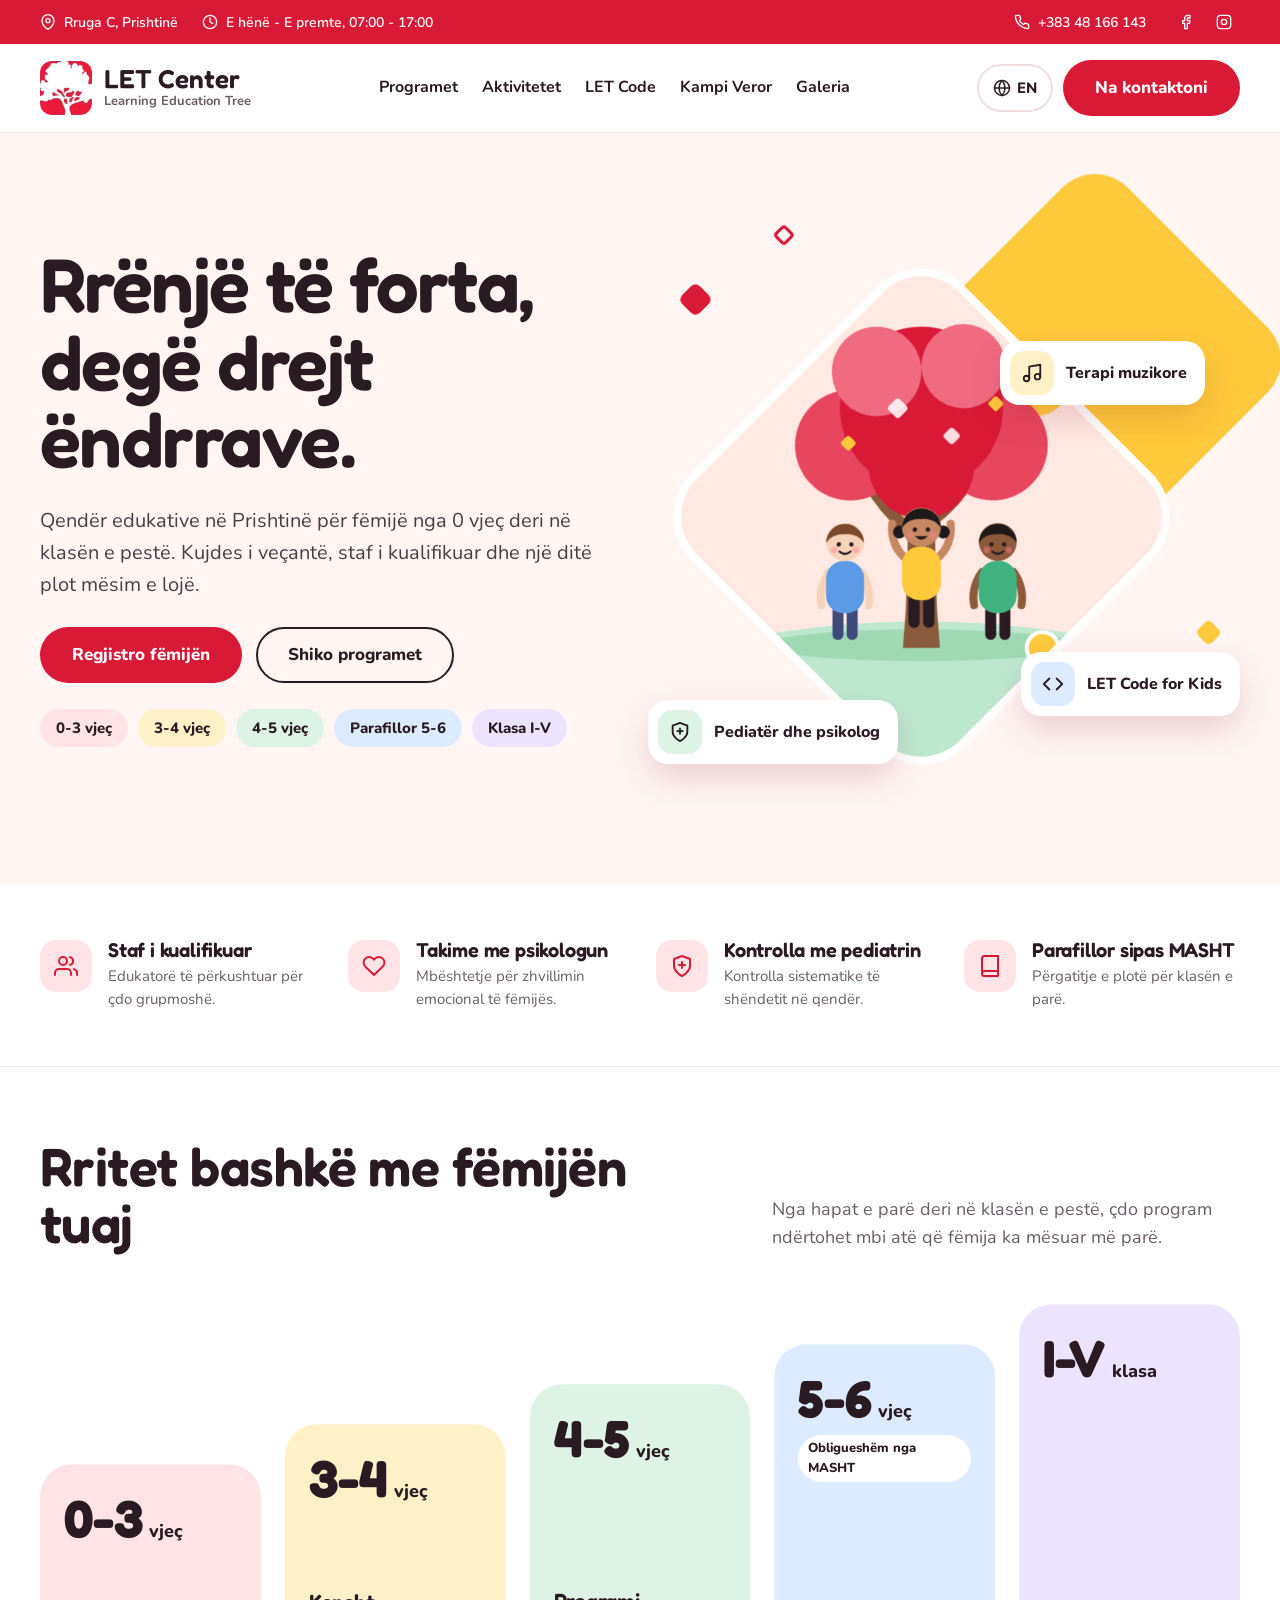
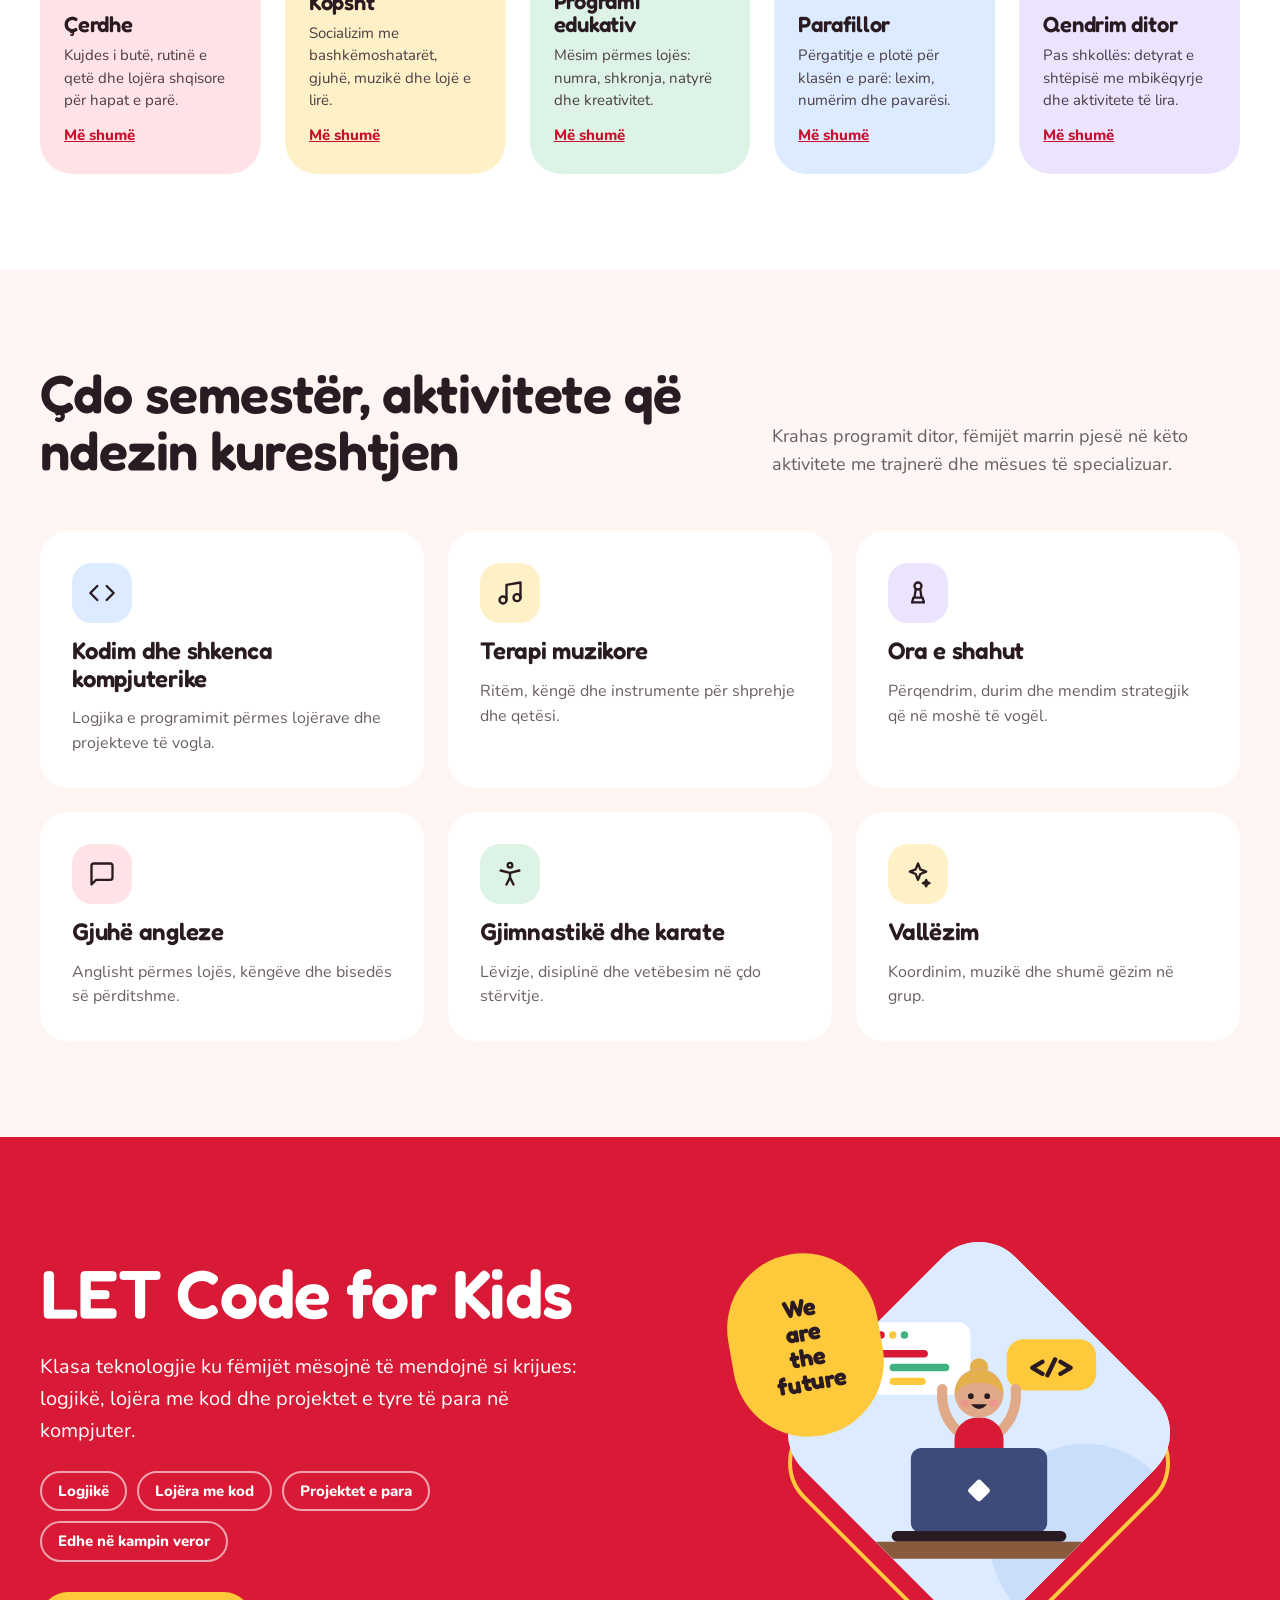
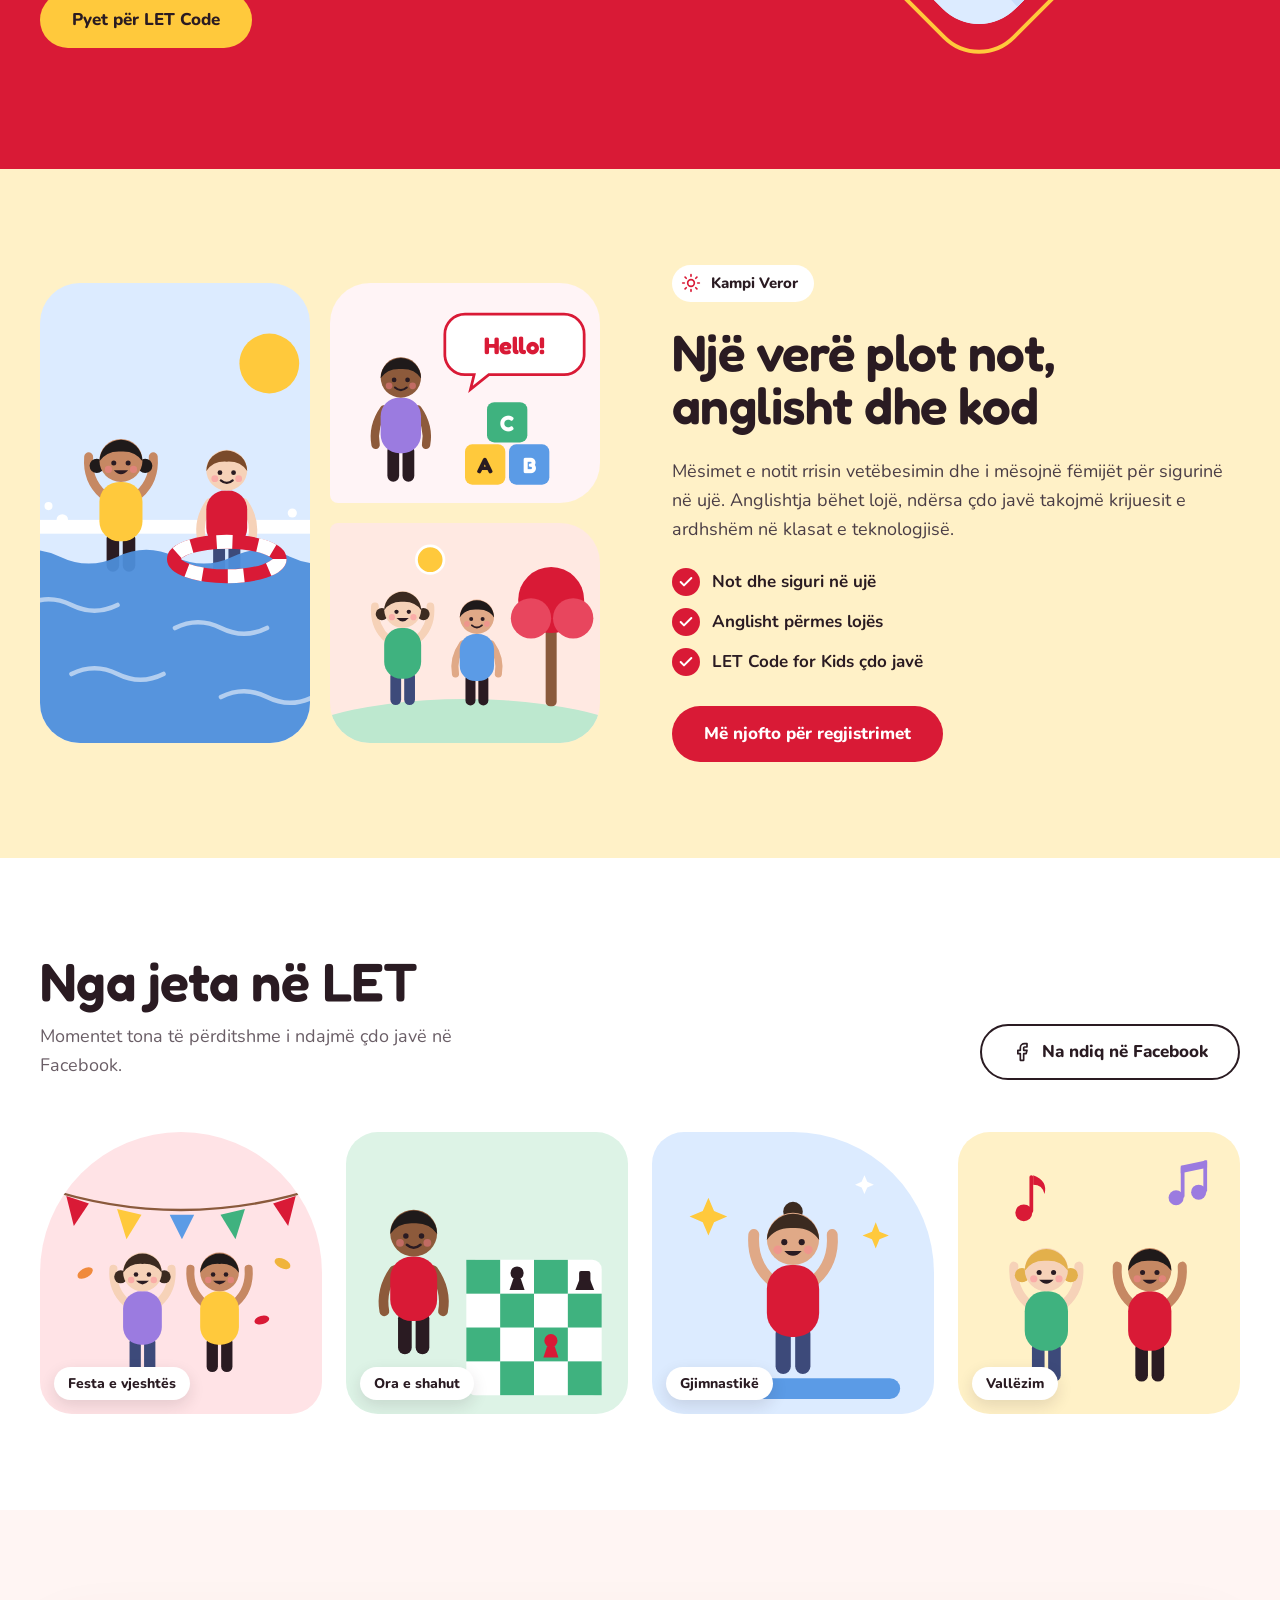
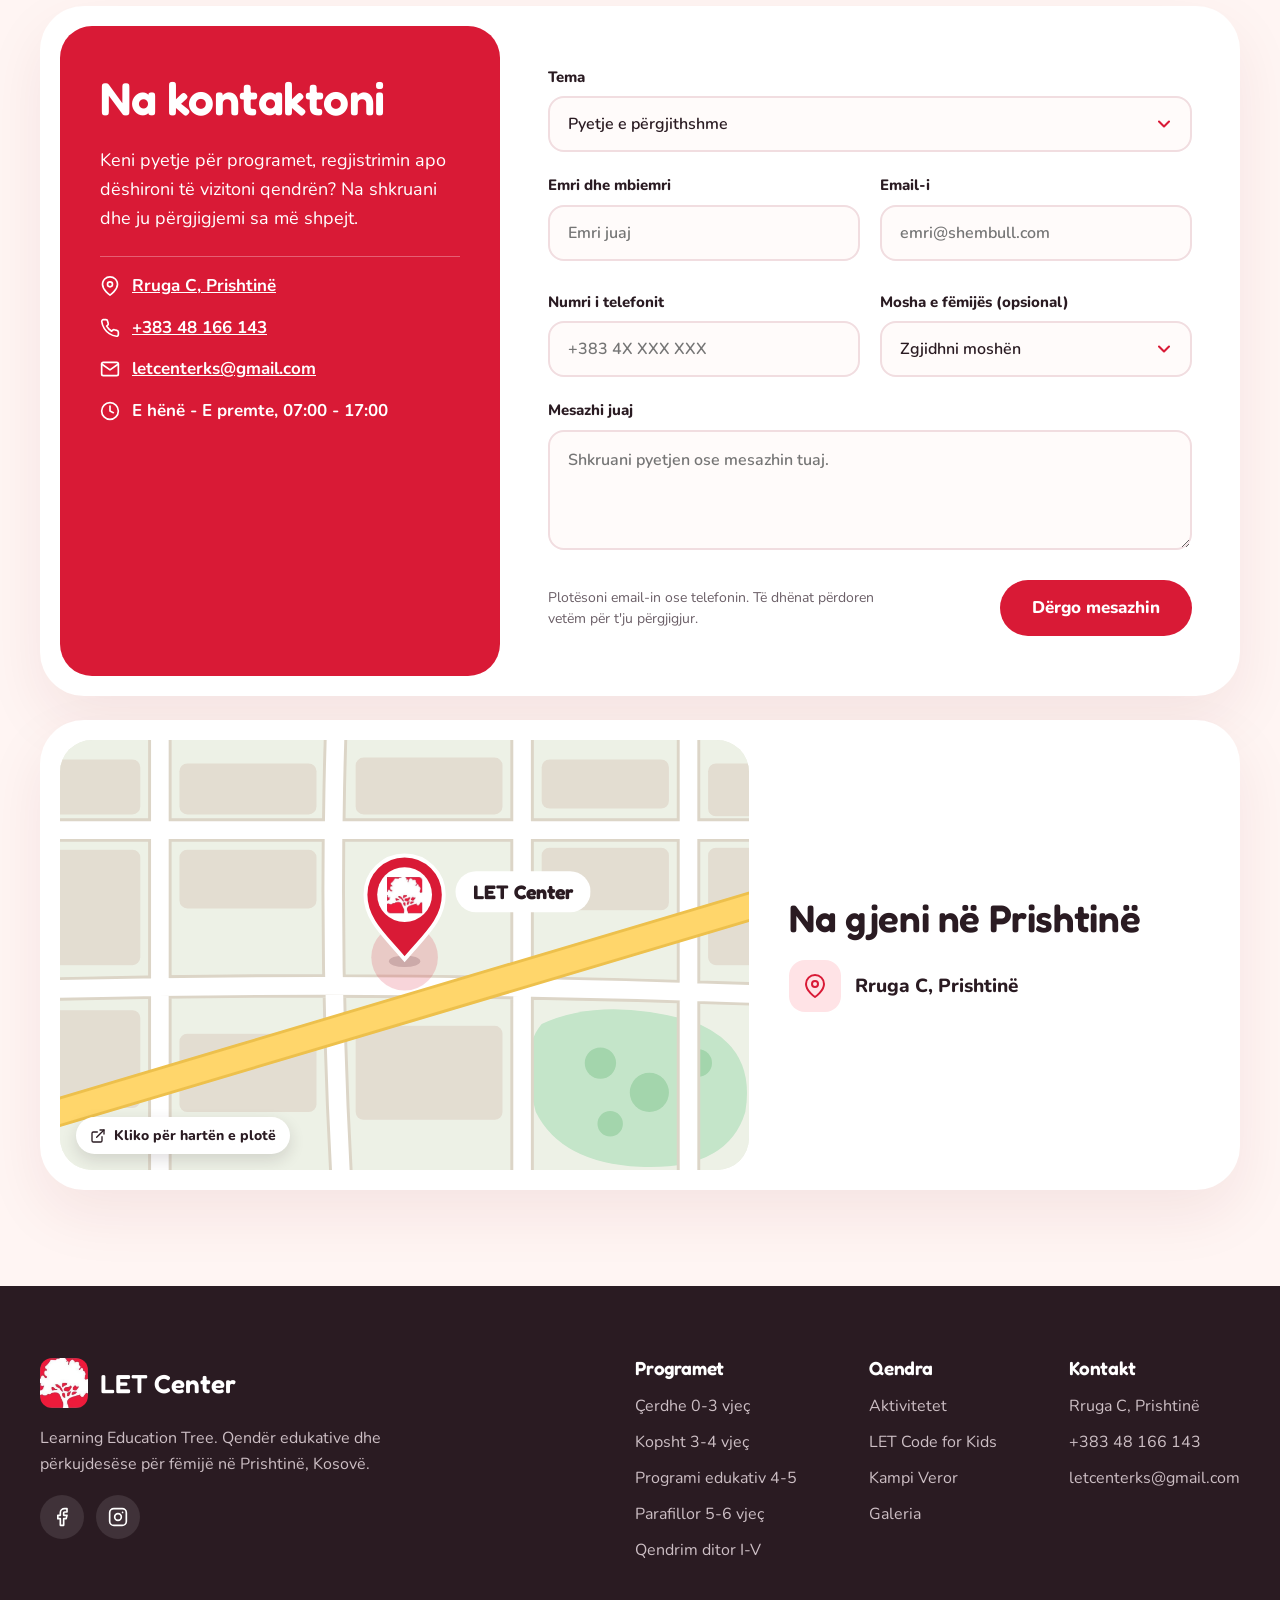
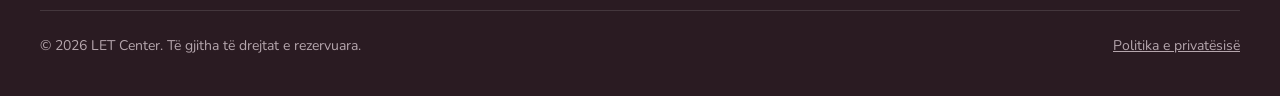
==== commit b7ed7b1d: "Contact" ====
--- a/index.html
+++ b/index.html
@@ -21,7 +21,7 @@
 <meta name="twitter:card" content="summary_large_image">
 <link rel="stylesheet" href="assets/css/style.css">
 <script type="application/ld+json">
-{"@context":"https://schema.org","@type":"ChildCare","name":"LET Center","alternateName":"Learning Education Tree","url":"https://www.facebook.com/letcenterks","telephone":"+38348166143","email":"letcenterks@gmail.com","address":{"@type":"PostalAddress","addressLocality":"Prishtinë","addressCountry":"XK"},"geo":{"@type":"GeoCoordinates","latitude":42.647316648278846,"longitude":21.18307821035876},"hasMap":"https://maps.app.goo.gl/wHBF2mgiEHpUCPoY7","openingHoursSpecification":[{"@type":"OpeningHoursSpecification","dayOfWeek":["Monday","Tuesday","Wednesday","Thursday","Friday"],"opens":"07:00","closes":"17:00"}],"sameAs":["https://www.facebook.com/letcenterks"]}
+{"@context":"https://schema.org","@type":"ChildCare","name":"LET Center","alternateName":"Learning Education Tree","url":"https://www.facebook.com/letcenterks","telephone":"+38348166143","email":"letcenterks@gmail.com","address":{"@type":"PostalAddress","streetAddress":"Rruga C","addressLocality":"Prishtinë","addressCountry":"XK"},"geo":{"@type":"GeoCoordinates","latitude":42.647316648278846,"longitude":21.18307821035876},"hasMap":"https://maps.app.goo.gl/wHBF2mgiEHpUCPoY7","openingHoursSpecification":[{"@type":"OpeningHoursSpecification","dayOfWeek":["Monday","Tuesday","Wednesday","Thursday","Friday"],"opens":"07:00","closes":"17:00"}],"sameAs":["https://www.facebook.com/letcenterks"]}
 </script>
 </head>
 <body>
@@ -89,7 +89,7 @@
 <div class="topbar">
   <div class="wrap">
     <div class="topbar-group">
-      <a href="https://maps.app.goo.gl/wHBF2mgiEHpUCPoY7" target="_blank" rel="noopener"><svg class="icon"><use href="#i-pin"/></svg><span data-i18n="addr">Prishtinë, Kosovë</span></a>
+      <a href="https://maps.app.goo.gl/wHBF2mgiEHpUCPoY7" target="_blank" rel="noopener"><svg class="icon"><use href="#i-pin"/></svg><span data-i18n="addr">Rruga C, Prishtinë</span></a>
       <span><svg class="icon"><use href="#i-clock"/></svg><span data-i18n="hours">E hënë - E premte, 07:00 - 17:00</span></span>
     </div>
     <div class="topbar-group">
@@ -114,11 +114,10 @@
       <a href="#letcode">LET Code</a>
       <a href="#kampi" data-i18n="nav.camp">Kampi Veror</a>
       <a href="#galeria" data-i18n="nav.gallery">Galeria</a>
-      <a href="#kontakt" data-i18n="nav.contact">Kontakt</a>
     </nav>
     <div class="header-cta">
       <button class="lang-btn" type="button" id="lang-btn" aria-label="Switch to English" lang="en"><svg class="icon"><use href="#i-globe"/></svg><span id="lang-label">EN</span></button>
-      <a class="btn btn-primary" href="#kontakt" data-interest="enroll" data-i18n="cta.enroll">Regjistro fëmijën</a>
+      <a class="btn btn-primary" href="#kontakt" data-interest="general" data-i18n="cta.contact">Na kontaktoni</a>
       <button class="menu-btn" type="button" aria-expanded="false" aria-controls="mobile-nav" aria-label="Hap menunë">
         <svg class="icon"><use href="#i-menu"/></svg>
       </button>
@@ -130,8 +129,7 @@
     <a href="#letcode">LET Code for Kids</a>
     <a href="#kampi" data-i18n="nav.camp">Kampi Veror</a>
     <a href="#galeria" data-i18n="nav.gallery">Galeria</a>
-    <a href="#kontakt" data-i18n="nav.contact">Kontakt</a>
-    <a class="btn btn-primary" href="#kontakt" data-interest="enroll" data-i18n="cta.enroll">Regjistro fëmijën</a>
+    <a class="btn btn-primary" href="#kontakt" data-interest="general" data-i18n="cta.contact">Na kontaktoni</a>
   </div>
 </header>
 
@@ -426,7 +424,7 @@
           <h2 id="enroll-title" data-i18n="form.title">Na kontaktoni</h2>
           <p data-i18n="form.intro">Keni pyetje për programet, regjistrimin apo dëshironi të vizitoni qendrën? Na shkruani dhe ju përgjigjemi sa më shpejt.</p>
           <ul class="contact-list">
-            <li><svg class="icon"><use href="#i-pin"/></svg><a href="https://maps.app.goo.gl/wHBF2mgiEHpUCPoY7" target="_blank" rel="noopener" data-i18n="addr">Prishtinë, Kosovë</a></li>
+            <li><svg class="icon"><use href="#i-pin"/></svg><a href="https://maps.app.goo.gl/wHBF2mgiEHpUCPoY7" target="_blank" rel="noopener" data-i18n="addr">Rruga C, Prishtinë</a></li>
             <li><svg class="icon"><use href="#i-phone"/></svg><a href="tel:+38348166143">+383 48 166 143</a></li>
             <li><svg class="icon"><use href="#i-mail"/></svg><a href="mailto:letcenterks@gmail.com">letcenterks@gmail.com</a></li>
             <li><svg class="icon"><use href="#i-clock"/></svg><span data-i18n="hours">E hënë - E premte, 07:00 - 17:00</span></li>
@@ -514,16 +512,10 @@
         </a>
         <div class="map-info">
           <h2 data-i18n="map.title">Na gjeni në Prishtinë</h2>
-          <ul class="map-list">
-            <li><span class="ico-box t-rose"><svg class="icon"><use href="#i-pin"/></svg></span><span data-i18n="addr">Prishtinë, Kosovë</span></li>
-            <li><span class="ico-box t-rose"><svg class="icon"><use href="#i-clock"/></svg></span><span data-i18n="hours">E hënë - E premte, 07:00 - 17:00</span></li>
-            <li><span class="ico-box t-rose"><svg class="icon"><use href="#i-phone"/></svg></span><a href="tel:+38348166143">+383 48 166 143</a></li>
-            <li><span class="ico-box t-rose"><svg class="icon"><use href="#i-mail"/></svg></span><a href="mailto:letcenterks@gmail.com">letcenterks@gmail.com</a></li>
-          </ul>
-          <div class="map-actions">
-            <a class="btn btn-primary" href="https://www.google.com/maps/dir/?api=1&amp;destination=42.647316648278846,21.18307821035876" target="_blank" rel="noopener"><svg class="icon" style="width:20px;height:20px"><use href="#i-nav"/></svg><span data-i18n="map.dir">Merr udhëzimet</span></a>
-            <a class="btn btn-outline" href="https://maps.app.goo.gl/wHBF2mgiEHpUCPoY7" target="_blank" rel="noopener" data-i18n="map.open">Hap në Google Maps</a>
-          </div>
+          <a class="map-address" href="https://maps.app.goo.gl/wHBF2mgiEHpUCPoY7" target="_blank" rel="noopener">
+            <span class="ico-box t-rose"><svg class="icon"><use href="#i-pin"/></svg></span>
+            <span data-i18n="addr">Rruga C, Prishtinë</span>
+          </a>
         </div>
       </div>
     </div>
@@ -547,7 +539,7 @@
         <div class="foot-col"><h3 data-i18n="foot.center">Qendra</h3>
           <a href="#aktivitetet" data-i18n="nav.activities">Aktivitetet</a><a href="#letcode">LET Code for Kids</a><a href="#kampi" data-i18n="nav.camp">Kampi Veror</a><a href="#galeria" data-i18n="nav.gallery">Galeria</a></div>
         <div class="foot-col"><h3 data-i18n="nav.contact">Kontakt</h3>
-          <span data-i18n="addr">Prishtinë, Kosovë</span><a href="tel:+38348166143">+383 48 166 143</a><a href="mailto:letcenterks@gmail.com">letcenterks@gmail.com</a></div>
+          <span data-i18n="addr">Rruga C, Prishtinë</span><a href="tel:+38348166143">+383 48 166 143</a><a href="mailto:letcenterks@gmail.com">letcenterks@gmail.com</a></div>
       </div>
     </div>
     <div class="foot-bottom">
--- a/assets/css/style.css
+++ b/assets/css/style.css
@@ -268,13 +268,11 @@
 .map-hint .icon{width:16px;height:16px}
 .map-info{padding:24px 28px 24px 0;display:flex;flex-direction:column;gap:22px}
 .map-info h2{font-size:clamp(30px,3vw,40px)}
-.map-list{list-style:none;margin:0;padding:0;display:flex;flex-direction:column;gap:14px;font-weight:700;font-size:17px}
-.map-list li{display:flex;align-items:center;gap:14px}
-.map-list .ico-box{width:44px;height:44px;border-radius:14px}
-.map-list .icon{width:20px;height:20px}
-.map-list a{color:var(--ink);text-decoration:none}
-.map-list a:hover{color:var(--link);text-decoration:underline}
-.map-actions{display:flex;gap:12px;flex-wrap:wrap}
+.map-address{display:inline-flex;align-items:center;gap:14px;font-weight:800;font-size:19px;color:var(--ink);text-decoration:none;align-self:flex-start}
+.map-address .ico-box{width:52px;height:52px;border-radius:16px}
+.map-address .icon{width:24px;height:24px}
+.map-address:hover{color:var(--link)}
+.map-address:hover span:last-child{text-decoration:underline}
 @media (prefers-reduced-motion: no-preference){
   .map-pulse{transform-box:fill-box;transform-origin:center;animation:pulse 2.4s ease-out infinite}
 }
@@ -400,7 +398,6 @@
   .gal-grid figcaption{left:10px;bottom:10px;font-size:13px;padding:5px 11px}
   .form{grid-template-columns:minmax(0,1fr)}
   .form-foot .btn{width:100%}
-  .map-actions .btn{width:100%}
   .map-card{border-radius:32px}
   .map-visual{border-radius:24px;aspect-ratio:1}
   .enroll .wrap{padding-inline:12px}
